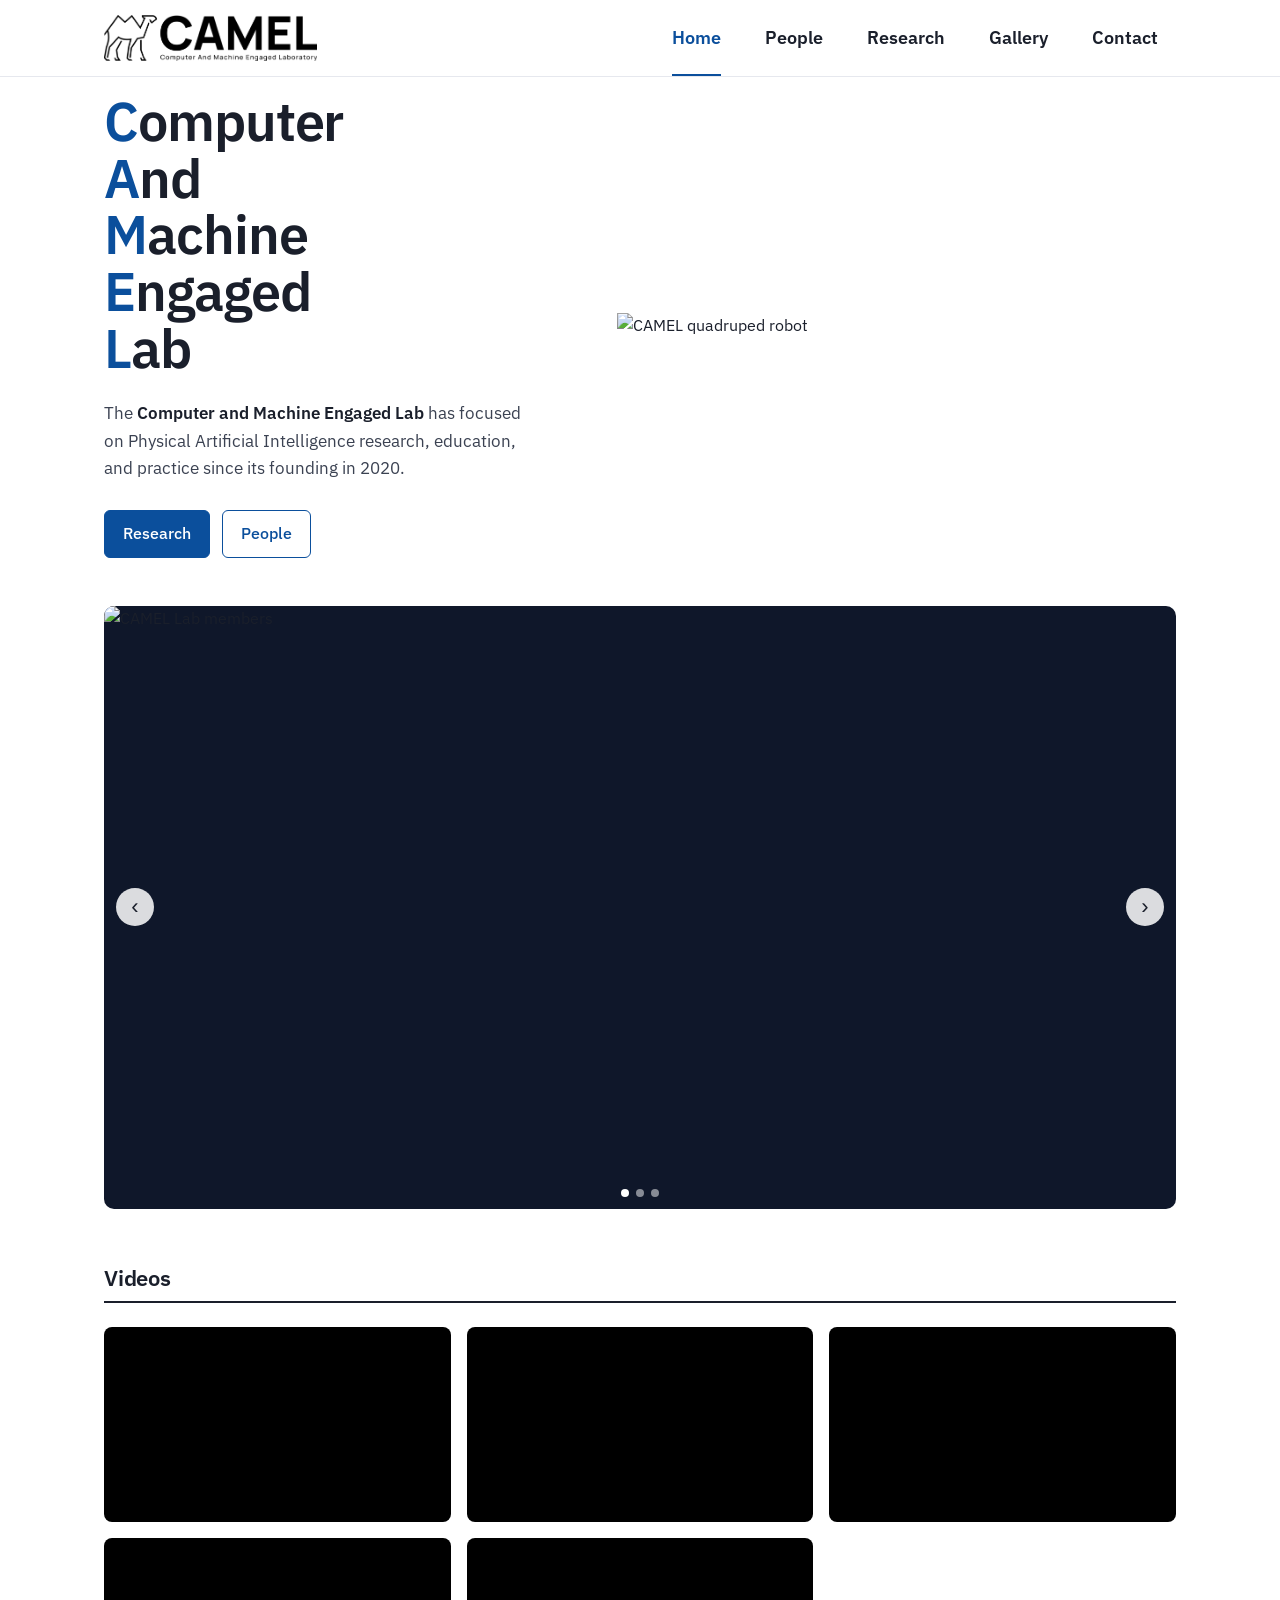
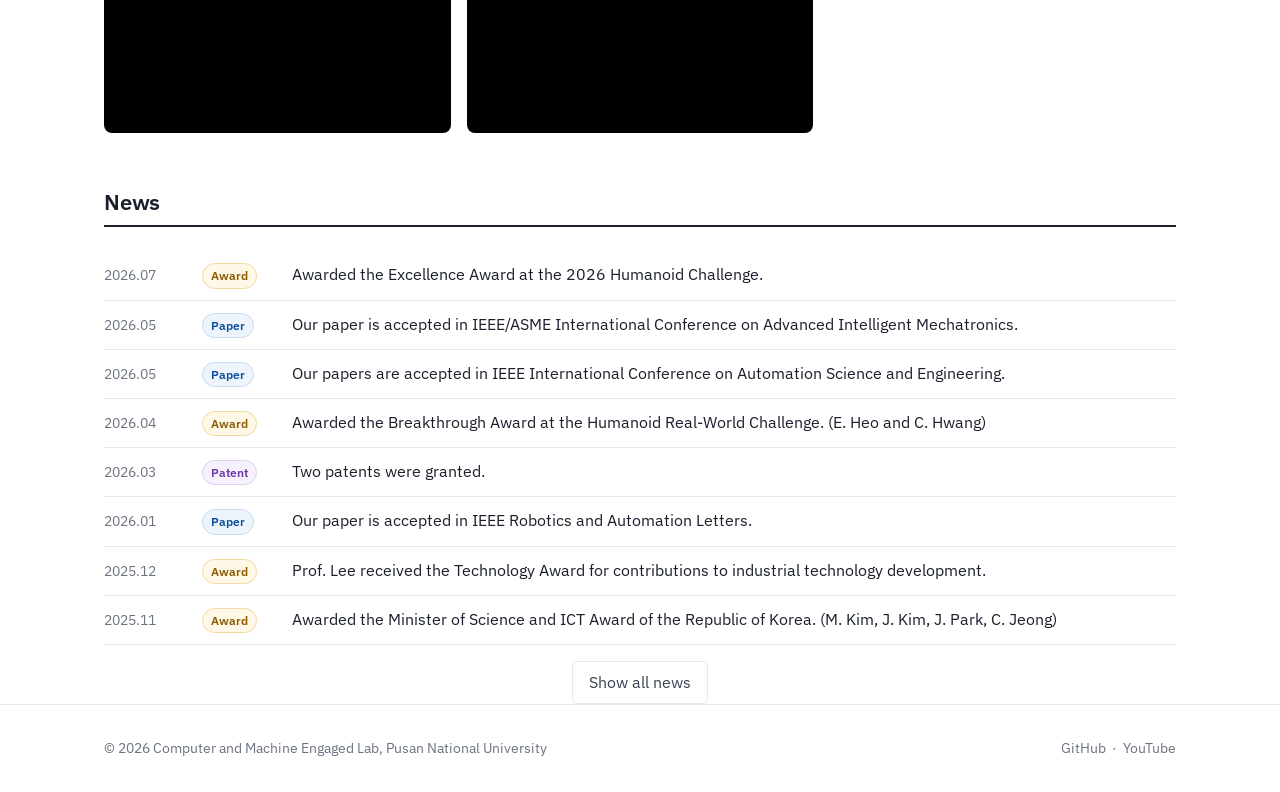
==== index.html @ 81799e88 "Add files via upload" ====
<!DOCTYPE html>
<html lang="ko">
<head>
<meta charset="utf-8">
<meta name="viewport" content="width=device-width, initial-scale=1">
<title>Home — CAMEL Lab, Pusan National University</title>
<meta name="description" content="Computer and Machine Engaged Lab (CAMEL), Pusan National University — Physical AI, legged robots, humanoids.">
<link rel="preconnect" href="https://fonts.googleapis.com">
<link href="https://fonts.googleapis.com/css2?family=IBM+Plex+Sans:wght@400;500;600&family=Noto+Sans+KR:wght@400;500;600&display=swap" rel="stylesheet">
<link rel="stylesheet" href="assets/style.css">
</head>
<body data-page="home">
<header id="site-header"></header>
<main class="wrap">
  <section class="hero">
    <div>
      <ul class="acrostic" aria-label="Computer And Machine Engaged Lab">
        <li>Computer</li><li>And</li><li>Machine</li><li>Engaged</li><li>Lab</li>
      </ul>
      <p class="hero-desc">The <strong>Computer and Machine Engaged Lab</strong> has focused on Physical Artificial Intelligence research, education, and practice since its founding in 2020.</p>
      <div class="hero-links">
        <a class="btn solid" href="research.html">Research</a>
        <a class="btn" href="people.html">People</a>
      </div>
    </div>
    <div class="hero-figure">
      <img src="https://github.com/PNUxCAMEL/camel-lab-images/blob/main/robots/canine1.png?raw=true" alt="CAMEL quadruped robot">
    </div>
  </section>

  <section class="section slider-section">
    <div class="slider" aria-roledescription="carousel">
      <div class="viewport"><div class="track">
        <div class="slide"><img src="https://github.com/PNUxCAMEL/camel-lab-images/blob/main/lab_images/DSC02820.JPG?raw=true" alt="CAMEL Lab members"></div>
        <div class="slide"><img src="https://github.com/PNUxCAMEL/camel-lab-images/blob/main/lab_images/image126.jpeg?raw=true" alt="Invited talk by Jerry Pratt, 2024"></div>
        <div class="slide"><img src="https://github.com/PNUxCAMEL/camel-lab-images/blob/main/lab_images/image124.jpeg?raw=true" alt="Lab event, 2024"></div>
      </div></div>
      <button class="nav-btn prev" aria-label="Previous slide">‹</button>
      <button class="nav-btn next" aria-label="Next slide">›</button>
      <div class="dots"></div>
    </div>
  </section>

  <section class="section">
    <h2 class="section-title">Videos</h2>
    <div class="video-grid">
      <div class="video"><iframe src="https://www.youtube.com/embed/3r1zeY6XRDM?rel=0" title="CAMEL Lab video 1" loading="lazy" allowfullscreen></iframe></div>
      <div class="video"><iframe src="https://www.youtube.com/embed/C7_T0NhcleQ?rel=0" title="CAMEL Lab video 2" loading="lazy" allowfullscreen></iframe></div>
      <div class="video"><iframe src="https://www.youtube.com/embed/ZHZB1XTkDHg?rel=0" title="CAMEL Lab video 3" loading="lazy" allowfullscreen></iframe></div>
      <div class="video"><iframe src="https://www.youtube.com/embed/0-sD8Q2Tb6o?rel=0" title="CAMEL Lab video 4" loading="lazy" allowfullscreen></iframe></div>
      <div class="video"><iframe src="https://www.youtube.com/embed/vlNyNK1XD88?rel=0" title="CAMEL Lab video 5" loading="lazy" allowfullscreen></iframe></div>
    </div>
  </section>

  <section class="section">
    <h2 class="section-title">News</h2>
    <ul class="news-list" id="news-list"></ul>
    <div class="news-more" id="news-more"><button type="button">Show all news</button></div>
  </section>
</main>
<footer id="site-footer"></footer>
<script src="data/news.js"></script>
<script src="assets/site.js"></script>
</body>
</html>
---- assets/style.css ----
/* ===== CAMEL Lab — shared styles ===== */
:root{
  --ink:#1a1f2b;
  --ink-soft:#3b4252;
  --muted:#6b7280;
  --line:#e6e8ee;
  --blue:#0b4f9c;
  --blue-deep:#083a73;
  --blue-tint:#eef4fb;
  --bg:#ffffff;
  --max:1120px;
  --radius:10px;
  --font:"IBM Plex Sans","Noto Sans KR",-apple-system,"Segoe UI",Roboto,sans-serif;
}
*{box-sizing:border-box}
html{scroll-behavior:smooth}
@media (prefers-reduced-motion:reduce){html{scroll-behavior:auto} *{transition:none!important;animation:none!important}}
body{margin:0;font-family:var(--font);color:var(--ink);background:var(--bg);line-height:1.6;font-size:16px;-webkit-font-smoothing:antialiased}
img{max-width:100%;display:block}
a{color:var(--blue);text-decoration:none}
a:hover{text-decoration:underline}
a:focus-visible,button:focus-visible{outline:2px solid var(--blue);outline-offset:3px;border-radius:4px}
h1,h2,h3,h4{margin:0;line-height:1.2;font-weight:600;letter-spacing:-0.01em}
p{margin:0}
.wrap{max-width:var(--max);margin:0 auto;padding:0 24px}

/* ---- header / nav ---- */
.site-header{border-bottom:1px solid var(--line);background:#fff;position:sticky;top:0;z-index:50}
.site-header .wrap{display:flex;align-items:center;justify-content:space-between;height:76px;gap:24px}
.brand{display:flex;align-items:center;color:var(--ink)}
.brand:hover{text-decoration:none}
.brand-logo{height:46px;width:auto;display:block}
.brand-text{display:none;font-weight:800;font-size:26px;letter-spacing:-0.02em;line-height:1}
.brand-text small{display:block;font-weight:400;font-size:11px;color:var(--muted);letter-spacing:0;margin-top:3px}
.site-header.no-logo .brand-logo{display:none}
.site-header.no-logo .brand-text{display:block}
.nav{display:flex;gap:8px;height:100%}
.nav-item{position:relative;display:flex;align-items:center}
.nav-item>a{display:flex;align-items:center;height:76px;padding:0 18px;color:var(--ink);font-weight:600;font-size:18px;position:relative}
.nav-item>a:hover{text-decoration:none;color:var(--blue)}
.nav-item>a[aria-current="page"]{color:var(--blue)}
.nav-item>a[aria-current="page"]::after{content:"";position:absolute;left:18px;right:18px;bottom:0;height:2px;background:var(--blue)}
.sub{position:absolute;top:100%;left:0;min-width:170px;background:#fff;border:1px solid var(--line);border-top:0;border-radius:0 0 8px 8px;box-shadow:0 10px 24px rgba(20,30,50,.08);padding:6px 0;display:none;flex-direction:column}
.sub a{padding:9px 18px;color:var(--ink-soft);font-size:16px}
.sub a:hover{background:var(--blue-tint);color:var(--blue);text-decoration:none}
.sub a[aria-current="page"]{color:var(--blue);font-weight:600}
.nav-item.has-sub:hover .sub,.nav-item.has-sub:focus-within .sub{display:flex}
.nav-toggle{display:none;border:1px solid var(--line);background:#fff;border-radius:6px;padding:6px 10px;font:inherit;cursor:pointer}
@media (max-width:760px){
  .nav-toggle{display:block}
  .nav{display:none;position:absolute;left:0;right:0;top:76px;background:#fff;border-bottom:1px solid var(--line);flex-direction:column;padding:8px 16px 16px;gap:0;height:auto}
  .nav.open{display:flex}
  .nav-item{flex-direction:column;align-items:stretch}
  .nav-item>a{height:auto;padding:12px 8px}
  .nav-item>a[aria-current="page"]::after{display:none}
  .sub{position:static;display:flex;border:0;box-shadow:none;padding:0 0 6px 18px;min-width:0}
  .sub a{padding:8px}
}

/* ---- page scaffolding ---- */
main{padding:48px 0 80px}
.page-title{font-size:34px;margin-bottom:28px}
.page-lead{color:var(--muted);max-width:62ch;margin:-16px 0 28px;font-size:14px}
.section{margin-top:56px}
.section-title{font-size:22px;padding-bottom:10px;border-bottom:2px solid var(--ink);margin-bottom:24px;display:flex;align-items:baseline;justify-content:space-between;gap:16px}
.section-title .count{font-size:14px;color:var(--muted);font-weight:400}

/* ---- footer ---- */
.site-footer{border-top:1px solid var(--line);padding:32px 0;color:var(--muted);font-size:14px}
.site-footer .wrap{display:flex;flex-wrap:wrap;justify-content:space-between;gap:12px}
.site-footer a{color:var(--muted)}

/* ===== HOME ===== */
.hero{display:grid;grid-template-columns:5fr 6fr;gap:48px;align-items:center;padding:16px 0 8px}
.hero-figure img{width:100%;max-height:440px;object-fit:contain}
.slider-section{margin-top:40px}
@media (max-width:900px){.hero{grid-template-columns:1fr;gap:32px}}
.acrostic{font-size:clamp(34px,4.6vw,54px);font-weight:600;line-height:1.05;letter-spacing:-0.02em;color:var(--ink);list-style:none;margin:0 0 24px;padding:0}
.acrostic li::first-letter{color:var(--blue)}
.hero-desc{font-size:17px;color:var(--ink-soft);max-width:44ch}
.hero-desc strong{color:var(--ink);font-weight:600}
.hero-links{margin-top:28px;display:flex;gap:12px;flex-wrap:wrap}
.btn{display:inline-block;padding:10px 18px;border-radius:6px;font-weight:500;border:1px solid var(--blue);color:var(--blue)}
.btn:hover{text-decoration:none;background:var(--blue-tint)}
.btn.solid{background:var(--blue);color:#fff}
.btn.solid:hover{background:var(--blue-deep)}

/* slider */
.slider{position:relative;border-radius:var(--radius);overflow:hidden;background:#0f172a}
.slider .viewport{aspect-ratio:16/9;overflow:hidden}
.slider .track{display:flex;height:100%;transition:transform .5s ease}
.slider .slide{flex:0 0 100%;height:100%}
.slider .slide img{width:100%;height:100%;object-fit:cover;object-position:50% 30%}
.slider .nav-btn{position:absolute;top:50%;transform:translateY(-50%);width:38px;height:38px;border:0;border-radius:50%;background:rgba(255,255,255,.85);color:var(--ink);font-size:22px;line-height:1;cursor:pointer;display:grid;place-items:center}
.slider .nav-btn:hover{background:#fff}
.slider .prev{left:12px}.slider .next{right:12px}
.slider .dots{position:absolute;bottom:12px;left:0;right:0;display:flex;justify-content:center;gap:7px}
.slider .dot{width:8px;height:8px;border-radius:50%;border:0;padding:0;background:rgba(255,255,255,.5);cursor:pointer}
.slider .dot[aria-current="true"]{background:#fff}

/* videos */
.video-grid{display:grid;grid-template-columns:repeat(3,1fr);gap:16px}
@media (max-width:900px){.video-grid{grid-template-columns:repeat(2,1fr)}}
@media (max-width:560px){.video-grid{grid-template-columns:1fr}}
.video{aspect-ratio:16/9;border-radius:8px;overflow:hidden;background:#000}
.video iframe{width:100%;height:100%;border:0}

/* news */
.news-list{list-style:none;margin:0;padding:0}
.news-list li{display:grid;grid-template-columns:84px 76px 1fr;gap:14px;padding:11px 0;border-bottom:1px solid var(--line);align-items:baseline}
@media (max-width:560px){.news-list li{grid-template-columns:84px 1fr}.news-list .text{grid-column:1/-1}}
.news-list .date{color:var(--muted);font-variant-numeric:tabular-nums;font-size:14px}
.tag{font-size:12px;font-weight:600;padding:2px 8px;border-radius:999px;border:1px solid var(--line);color:var(--ink-soft);width:fit-content;white-space:nowrap}
.tag[data-kind="Award"]{color:#8a5a00;border-color:#f1d9a3;background:#fff8e6}
.tag[data-kind="Paper"]{color:var(--blue);border-color:#c9dcf3;background:var(--blue-tint)}
.tag[data-kind="Project"]{color:#1e6b3a;border-color:#c3e3cf;background:#eefaf2}
.tag[data-kind="Patent"]{color:#6d3aa8;border-color:#dccff0;background:#f6f1fc}
.tag[data-kind="Lab"]{color:#555;background:#f5f5f5}
.news-more{margin-top:16px;text-align:center}
.news-more button{font:inherit;border:1px solid var(--line);background:#fff;padding:8px 16px;border-radius:6px;cursor:pointer;color:var(--ink-soft)}
.news-more button:hover{background:var(--blue-tint);color:var(--blue)}

/* ===== PEOPLE ===== */
.card{background:#fff;border:1px solid var(--line);border-radius:16px;box-shadow:0 4px 12px rgba(0,0,0,.06);padding:16px;overflow:hidden}
.professor{display:grid;grid-template-columns:340px 1fr;gap:28px;align-items:start;padding:24px}
@media (max-width:760px){.professor{grid-template-columns:1fr}}
.professor img{width:100%;max-width:340px;aspect-ratio:3/4;object-fit:cover;border-radius:12px;background:#f3f4f6;margin:0 auto}
.professor .name{font-size:28px;font-weight:700;margin:0}
.professor .position{font-size:18px;font-weight:600;color:var(--blue);margin:4px 0 12px}
.professor .contact{font-size:15px;color:var(--ink-soft);line-height:1.8;margin-bottom:6px}
.professor h4{font-size:17px;font-weight:700;margin:18px 0 6px;color:var(--ink)}
.professor ul{list-style:none;margin:0;padding:0;font-size:15px;color:var(--ink-soft)}
.professor li{position:relative;padding-left:16px;margin:4px 0;line-height:1.55}
.professor li::before{content:"▸";position:absolute;left:0;color:var(--blue);font-weight:700}
.professor li span:first-child{color:var(--muted);margin-right:8px;font-variant-numeric:tabular-nums}
.people-grid{display:grid;grid-template-columns:repeat(2,minmax(0,1fr));gap:20px;--avatar:150px}
@media (max-width:900px){.people-grid{grid-template-columns:1fr;--avatar:120px}}
.member{display:grid;grid-template-columns:var(--avatar) 1fr;gap:16px;align-items:start}
.member img{width:var(--avatar);aspect-ratio:3/4;object-fit:cover;object-position:top;border-radius:12px;background:#f3f4f6;display:block}
.member .info{min-width:0;display:flex;flex-direction:column}
.member .name{font-size:22px;font-weight:700;margin:0;color:var(--ink)}
.member .degree{font-size:16px;font-weight:600;color:var(--blue);margin:2px 0 8px}
.tags{display:flex;flex-wrap:wrap;gap:6px;margin:0 0 8px;padding:0;list-style:none}
.tags li{font-size:14px;padding:4px 10px;border-radius:999px;border:1px solid #d9dde3;background:#f9fafb;color:var(--ink-soft)}
.member .email{font-size:15px;margin-top:2px;overflow-wrap:anywhere}
.member .email a{color:var(--blue)}
.member .employment{font-size:15px;color:var(--ink-soft);line-height:1.6;margin-top:4px}
.member .employment span{font-weight:600;color:var(--ink)}
@media (max-width:900px){.member .name{font-size:19px}.member .degree,.member .email{font-size:15px}}

/* ===== PROJECTS ===== */
.project-grid{display:grid;grid-template-columns:repeat(2,1fr);gap:28px}
@media (max-width:820px){.project-grid{grid-template-columns:1fr}}
.project{border:1px solid var(--line);border-radius:var(--radius);overflow:hidden;display:flex;flex-direction:column}
.project img{width:100%;aspect-ratio:16/9;object-fit:contain;background:#f7f8fa}
.project .body{padding:20px}
.project h3{font-size:18px;color:var(--blue);margin-bottom:12px}
.project dl{margin:0;display:grid;grid-template-columns:auto 1fr;gap:4px 14px;font-size:14px}
.project dt{color:var(--muted);white-space:nowrap}
.project dd{margin:0;color:var(--ink-soft)}
.project ul{margin:14px 0 0;padding-left:0;list-style:none;font-size:14px;color:var(--ink-soft)}
.project ul li{padding-left:16px;position:relative;margin-top:5px}
.project ul li::before{content:"";position:absolute;left:0;top:.6em;width:7px;height:7px;border-radius:2px;background:var(--blue)}

/* ===== PUBLICATIONS ===== */
.pub-tabs{display:flex;gap:6px;flex-wrap:wrap;margin-bottom:28px}
.pub-tabs button{font:inherit;font-size:14px;font-weight:500;padding:7px 14px;border-radius:999px;border:1px solid var(--line);background:#fff;cursor:pointer;color:var(--ink-soft)}
.pub-tabs button[aria-selected="true"]{background:var(--ink);color:#fff;border-color:var(--ink)}
.pub-year{font-size:16px;color:var(--muted);font-weight:500;margin:28px 0 6px;font-variant-numeric:tabular-nums}
.pub{display:grid;grid-template-columns:64px 1fr;gap:14px;padding:12px 0;border-top:1px solid var(--line)}
.pub .id{font-size:13px;color:var(--muted);font-variant-numeric:tabular-nums;padding-top:3px}
.pub .title{font-weight:600}
.pub .venue{color:var(--muted);font-size:14px;font-style:italic}
.pub .authors{font-size:14px;color:var(--ink-soft)}
@media (max-width:560px){.pub{grid-template-columns:1fr}.pub .id{padding:0}}

/* ===== GALLERY ===== */
.gallery-group{margin-top:44px}
.gallery-group h2{font-size:22px;margin-bottom:18px}
.album-grid{display:grid;grid-template-columns:repeat(3,1fr);gap:20px}
@media (max-width:900px){.album-grid{grid-template-columns:repeat(2,1fr)}}
@media (max-width:560px){.album-grid{grid-template-columns:1fr}}
.album{display:block;color:var(--ink)}
.album:hover{text-decoration:none}
.album img{width:100%;aspect-ratio:4/3;object-fit:cover;border-radius:8px;background:#f0f2f5}
.album:hover img{opacity:.92}
.album-title{font-weight:600;margin-top:10px}
.album-count{font-size:13px;color:var(--muted)}
.back{margin:-24px 0 24px;font-size:15px}
.album-section{font-size:19px;margin:36px 0 14px}
.photo-grid{display:grid;grid-template-columns:repeat(3,1fr);gap:10px;margin-bottom:14px}
@media (max-width:900px){.photo-grid{grid-template-columns:repeat(2,1fr)}}
.photo{padding:0;border:0;background:#f0f2f5;border-radius:6px;overflow:hidden;cursor:zoom-in;aspect-ratio:4/3}
.photo img{width:100%;height:100%;object-fit:cover;display:block}
.lightbox{position:fixed;inset:0;background:rgba(10,12,18,.94);z-index:100;display:flex;align-items:center;justify-content:center}
.lightbox[hidden]{display:none}
.lightbox img{max-width:92vw;max-height:88vh;object-fit:contain;border-radius:4px}
.lightbox button{position:absolute;border:0;background:rgba(255,255,255,.12);color:#fff;width:44px;height:44px;border-radius:50%;font-size:26px;line-height:1;cursor:pointer;display:grid;place-items:center}
.lightbox button:hover{background:rgba(255,255,255,.25)}
.lb-close{top:16px;right:16px}
.lb-prev{left:16px;top:50%;transform:translateY(-50%)}
.lb-next{right:16px;top:50%;transform:translateY(-50%)}
.lb-count{position:absolute;bottom:16px;left:0;right:0;text-align:center;color:rgba(255,255,255,.7);font-size:13px;font-variant-numeric:tabular-nums}
@media (max-width:560px){.lightbox button{width:38px;height:38px;font-size:22px}.lb-prev{left:6px}.lb-next{right:6px}}

/* ===== CONTACT ===== */
.contact-banner img{width:100%;height:auto;border-radius:var(--radius);margin-bottom:36px}
.contact-grid{display:grid;grid-template-columns:1fr 1fr;gap:32px;align-items:start}
@media (max-width:820px){.contact-grid{grid-template-columns:1fr}}
.contact-list{list-style:none;margin:0;padding:0}
.contact-list li{display:grid;grid-template-columns:110px 1fr;gap:16px;padding:14px 0;border-bottom:1px solid var(--line)}
.contact-list .k{color:var(--muted);font-size:14px;padding-top:2px}
.map{border-radius:var(--radius);overflow:hidden;border:1px solid var(--line)}
.map iframe{width:100%;aspect-ratio:4/3;border:0;display:block}
.map .dir{padding:14px 16px;font-size:14px;color:var(--ink-soft);background:#fafbfc}

/* ===== RESEARCH ===== */
.research-grid{display:grid;grid-template-columns:repeat(2,1fr);gap:28px}
@media (max-width:820px){.research-grid{grid-template-columns:1fr}}
.area{border:1px solid var(--line);border-radius:var(--radius);overflow:hidden}
.area img{width:100%;aspect-ratio:16/9;object-fit:contain;background:#f7f8fa}
.area .body{padding:18px 20px 22px}
.area h3{font-size:19px;margin-bottom:6px}
.area p{color:var(--ink-soft);font-size:15px}
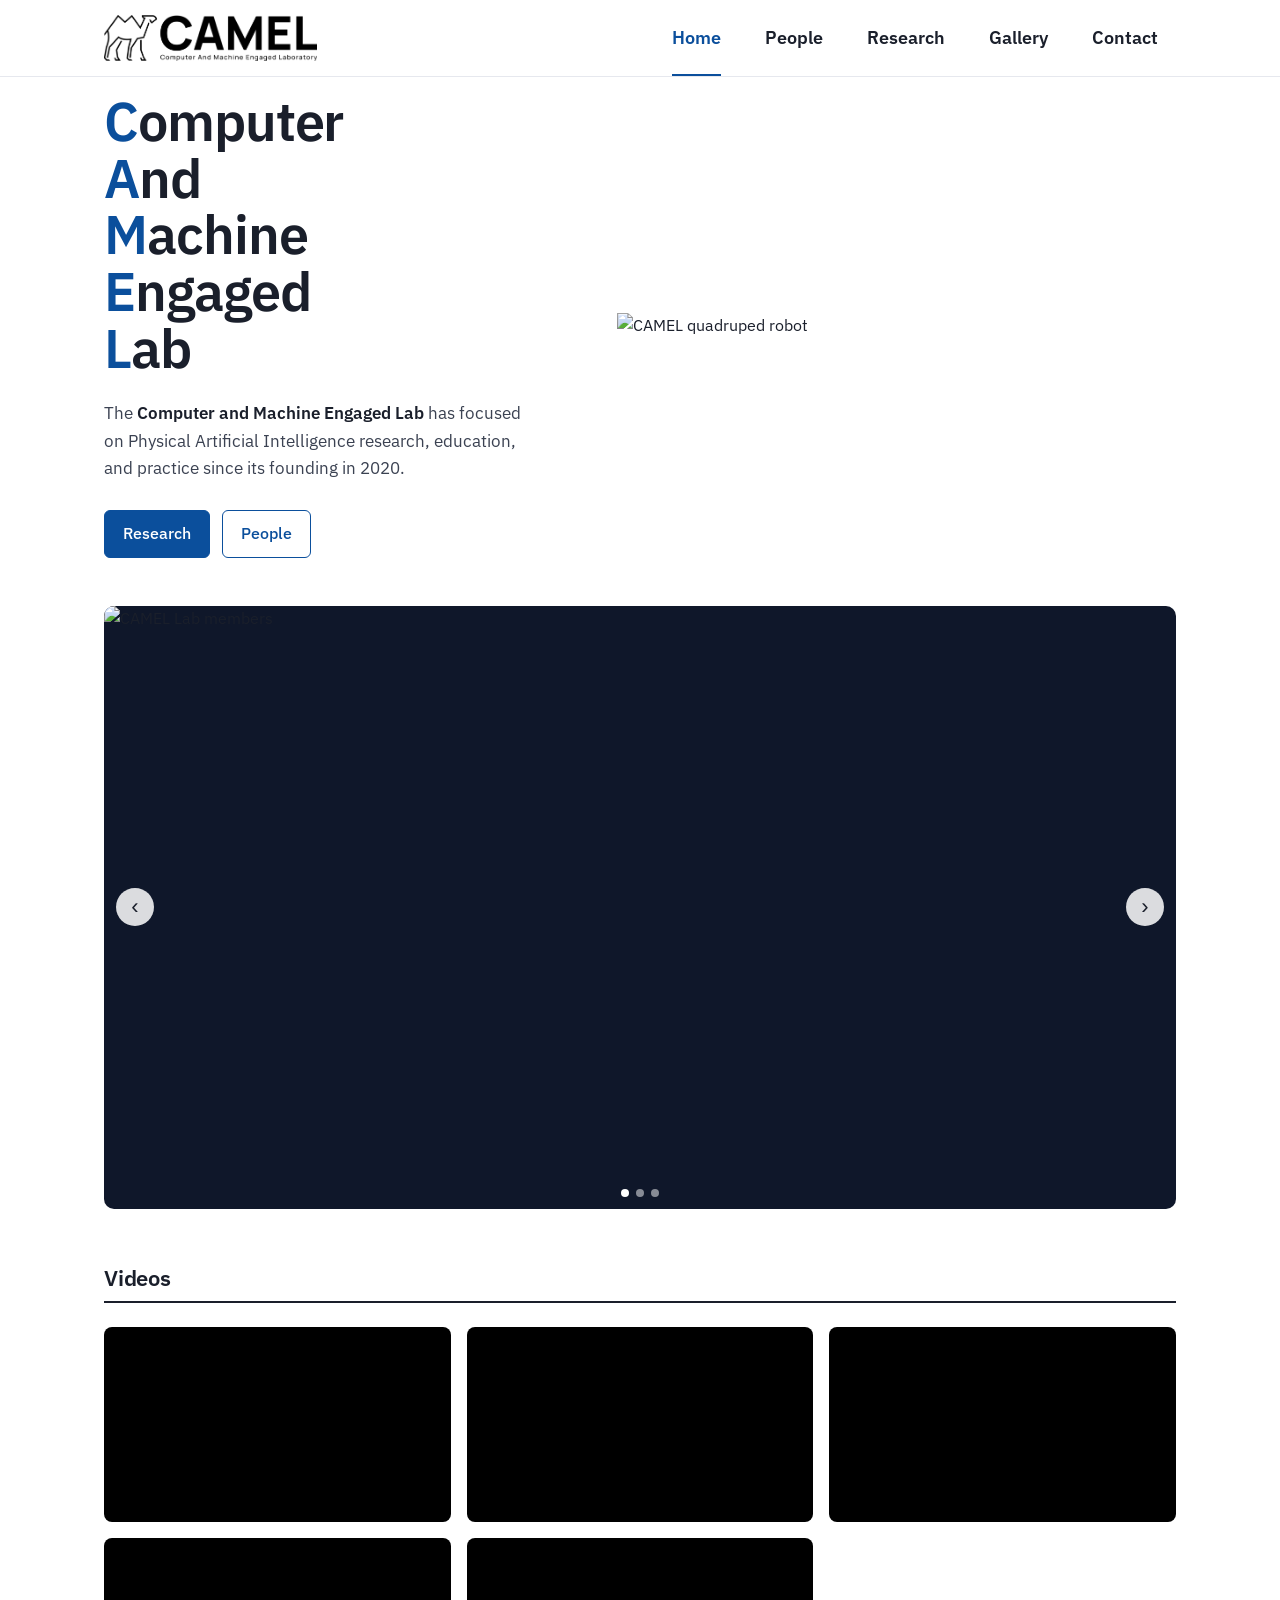
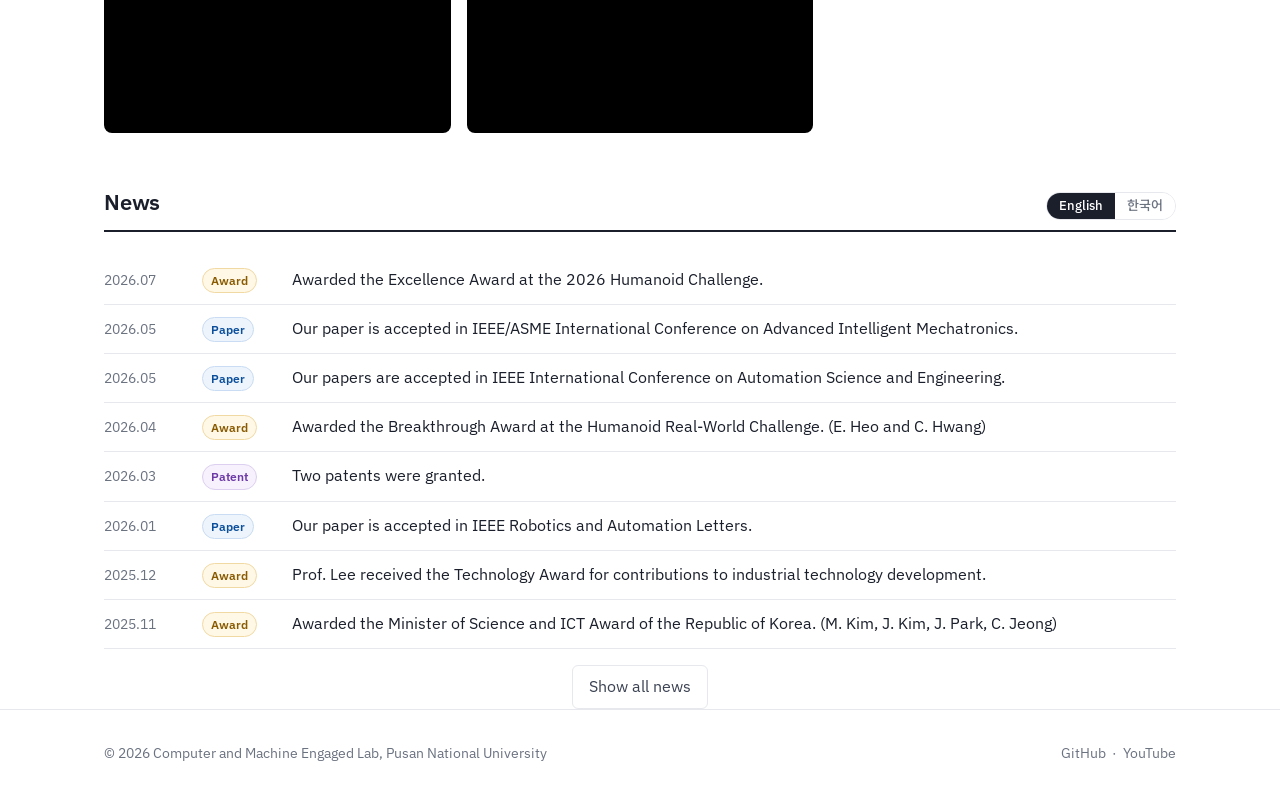
==== commit df5377af: "Add files via upload" ====
--- a/index.html
+++ b/index.html
@@ -53,7 +53,7 @@
   </section>
 
   <section class="section">
-    <h2 class="section-title">News</h2>
+    <h2 class="section-title">News <span class="lang-toggle" id="news-lang"><button type="button" data-lang="en">English</button><button type="button" data-lang="ko">한국어</button></span></h2>
     <ul class="news-list" id="news-list"></ul>
     <div class="news-more" id="news-more"><button type="button">Show all news</button></div>
   </section>
--- a/assets/style.css
+++ b/assets/style.css
@@ -116,6 +116,9 @@
 .tag[data-kind="Project"]{color:#1e6b3a;border-color:#c3e3cf;background:#eefaf2}
 .tag[data-kind="Patent"]{color:#6d3aa8;border-color:#dccff0;background:#f6f1fc}
 .tag[data-kind="Lab"]{color:#555;background:#f5f5f5}
+.lang-toggle{display:inline-flex;border:1px solid var(--line);border-radius:999px;overflow:hidden;font-size:13px;font-weight:500}
+.lang-toggle button{font:inherit;border:0;background:#fff;color:var(--muted);padding:5px 12px;cursor:pointer}
+.lang-toggle button[aria-pressed="true"]{background:var(--ink);color:#fff}
 .news-more{margin-top:16px;text-align:center}
 .news-more button{font:inherit;border:1px solid var(--line);background:#fff;padding:8px 16px;border-radius:6px;cursor:pointer;color:var(--ink-soft)}
 .news-more button:hover{background:var(--blue-tint);color:var(--blue)}
@@ -176,6 +179,7 @@
 
 /* ===== GALLERY ===== */
 .gallery-group{margin-top:44px}
+.gallery-group:first-child{margin-top:0}
 .gallery-group h2{font-size:22px;margin-bottom:18px}
 .album-grid{display:grid;grid-template-columns:repeat(3,1fr);gap:20px}
 @media (max-width:900px){.album-grid{grid-template-columns:repeat(2,1fr)}}
@@ -186,7 +190,7 @@
 .album:hover img{opacity:.92}
 .album-title{font-weight:600;margin-top:10px}
 .album-count{font-size:13px;color:var(--muted)}
-.back{margin:-24px 0 24px;font-size:15px}
+.back{margin:0 0 20px;font-size:15px}
 .album-section{font-size:19px;margin:36px 0 14px}
 .photo-grid{display:grid;grid-template-columns:repeat(3,1fr);gap:10px;margin-bottom:14px}
 @media (max-width:900px){.photo-grid{grid-template-columns:repeat(2,1fr)}}
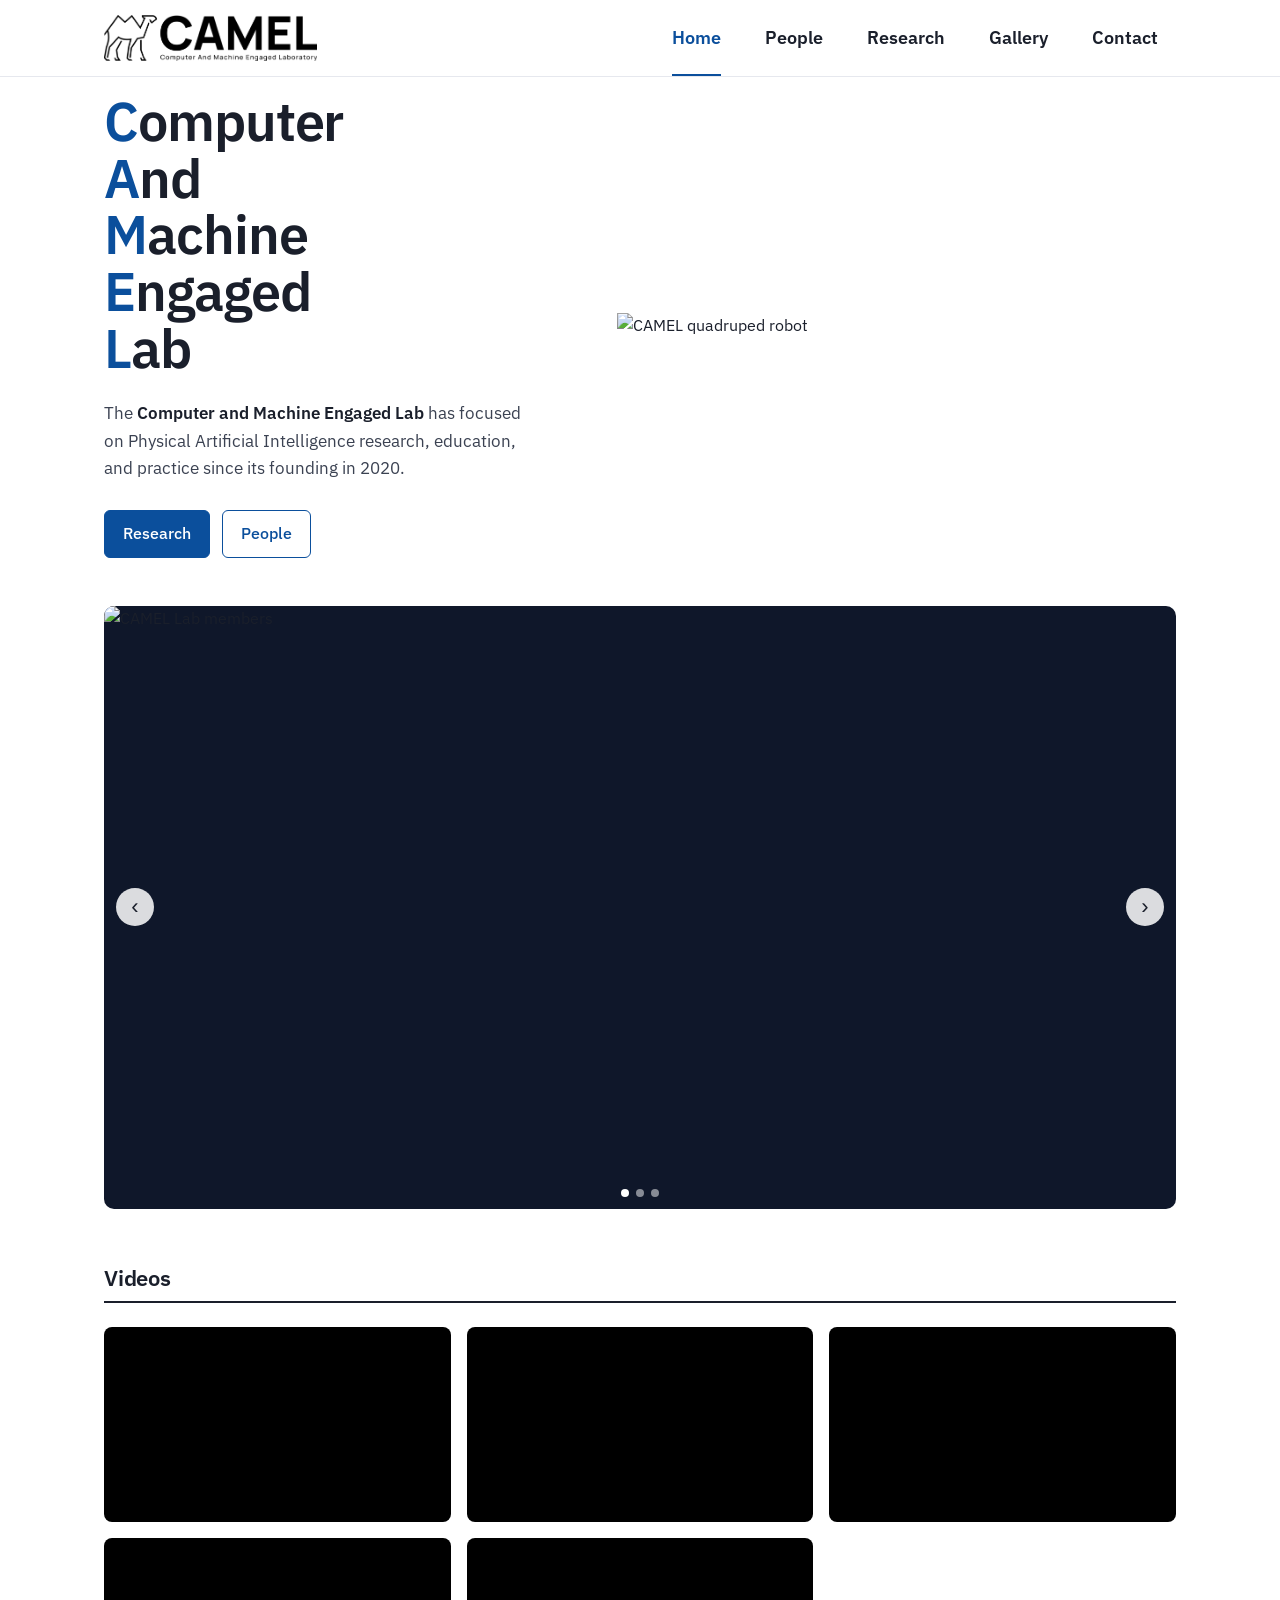
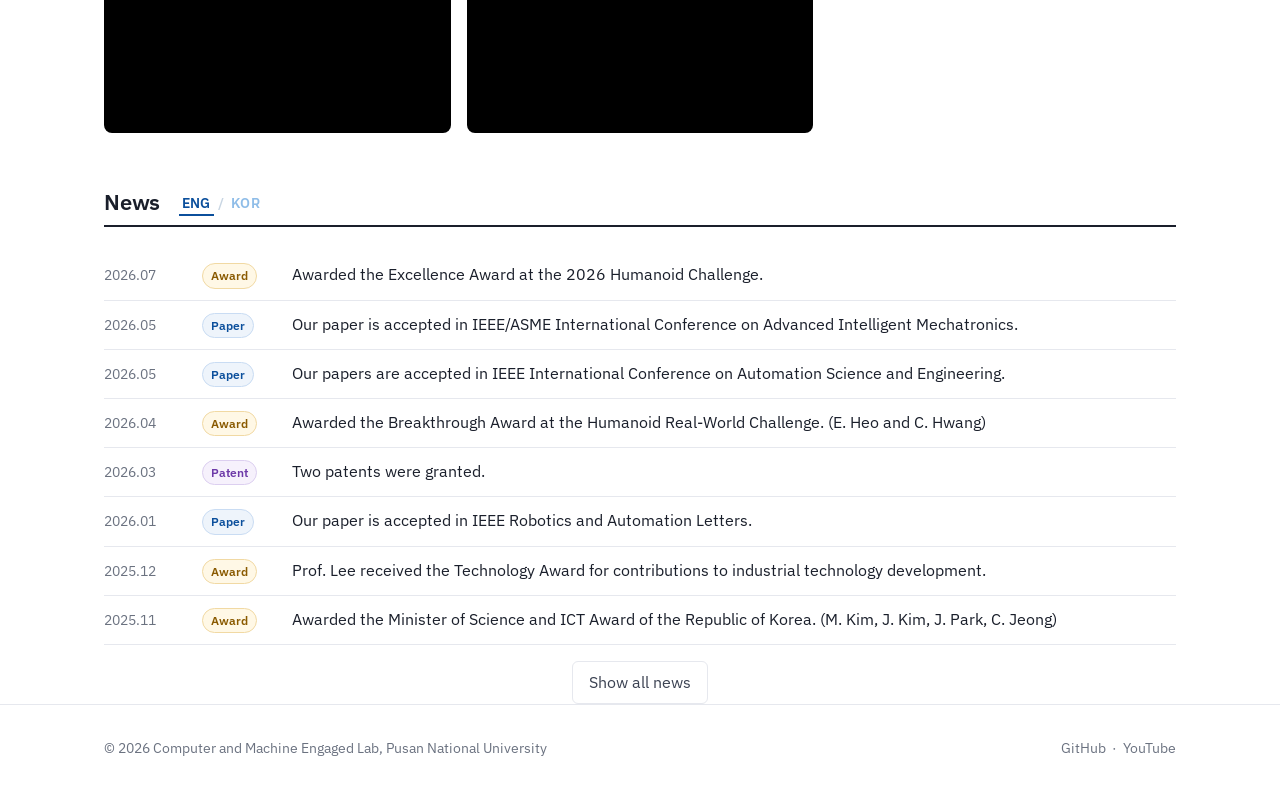
==== commit d8b0193a: "Add files via upload" ====
--- a/index.html
+++ b/index.html
@@ -53,7 +53,7 @@
   </section>
 
   <section class="section">
-    <h2 class="section-title">News <span class="lang-toggle" id="news-lang"><button type="button" data-lang="en">English</button><button type="button" data-lang="ko">한국어</button></span></h2>
+    <h2 class="section-title"><span>News <span class="lang-links" id="news-lang"><a href="#news" data-lang="en">ENG</a><span class="sep">/</span><a href="#news-ko" data-lang="ko">KOR</a></span></span></h2>
     <ul class="news-list" id="news-list"></ul>
     <div class="news-more" id="news-more"><button type="button">Show all news</button></div>
   </section>
--- a/assets/style.css
+++ b/assets/style.css
@@ -116,9 +116,11 @@
 .tag[data-kind="Project"]{color:#1e6b3a;border-color:#c3e3cf;background:#eefaf2}
 .tag[data-kind="Patent"]{color:#6d3aa8;border-color:#dccff0;background:#f6f1fc}
 .tag[data-kind="Lab"]{color:#555;background:#f5f5f5}
-.lang-toggle{display:inline-flex;border:1px solid var(--line);border-radius:999px;overflow:hidden;font-size:13px;font-weight:500}
-.lang-toggle button{font:inherit;border:0;background:#fff;color:var(--muted);padding:5px 12px;cursor:pointer}
-.lang-toggle button[aria-pressed="true"]{background:var(--ink);color:#fff}
+.lang-links{font-size:14px;font-weight:600;margin-left:14px;letter-spacing:.02em;vertical-align:2px}
+.lang-links a{color:#8fbde8;padding:2px 3px}
+.lang-links a:hover{color:var(--blue);text-decoration:none}
+.lang-links a[aria-current="true"]{color:var(--blue);border-bottom:2px solid var(--blue)}
+.lang-links .sep{color:#c9d6e3;margin:0 4px}
 .news-more{margin-top:16px;text-align:center}
 .news-more button{font:inherit;border:1px solid var(--line);background:#fff;padding:8px 16px;border-radius:6px;cursor:pointer;color:var(--ink-soft)}
 .news-more button:hover{background:var(--blue-tint);color:var(--blue)}
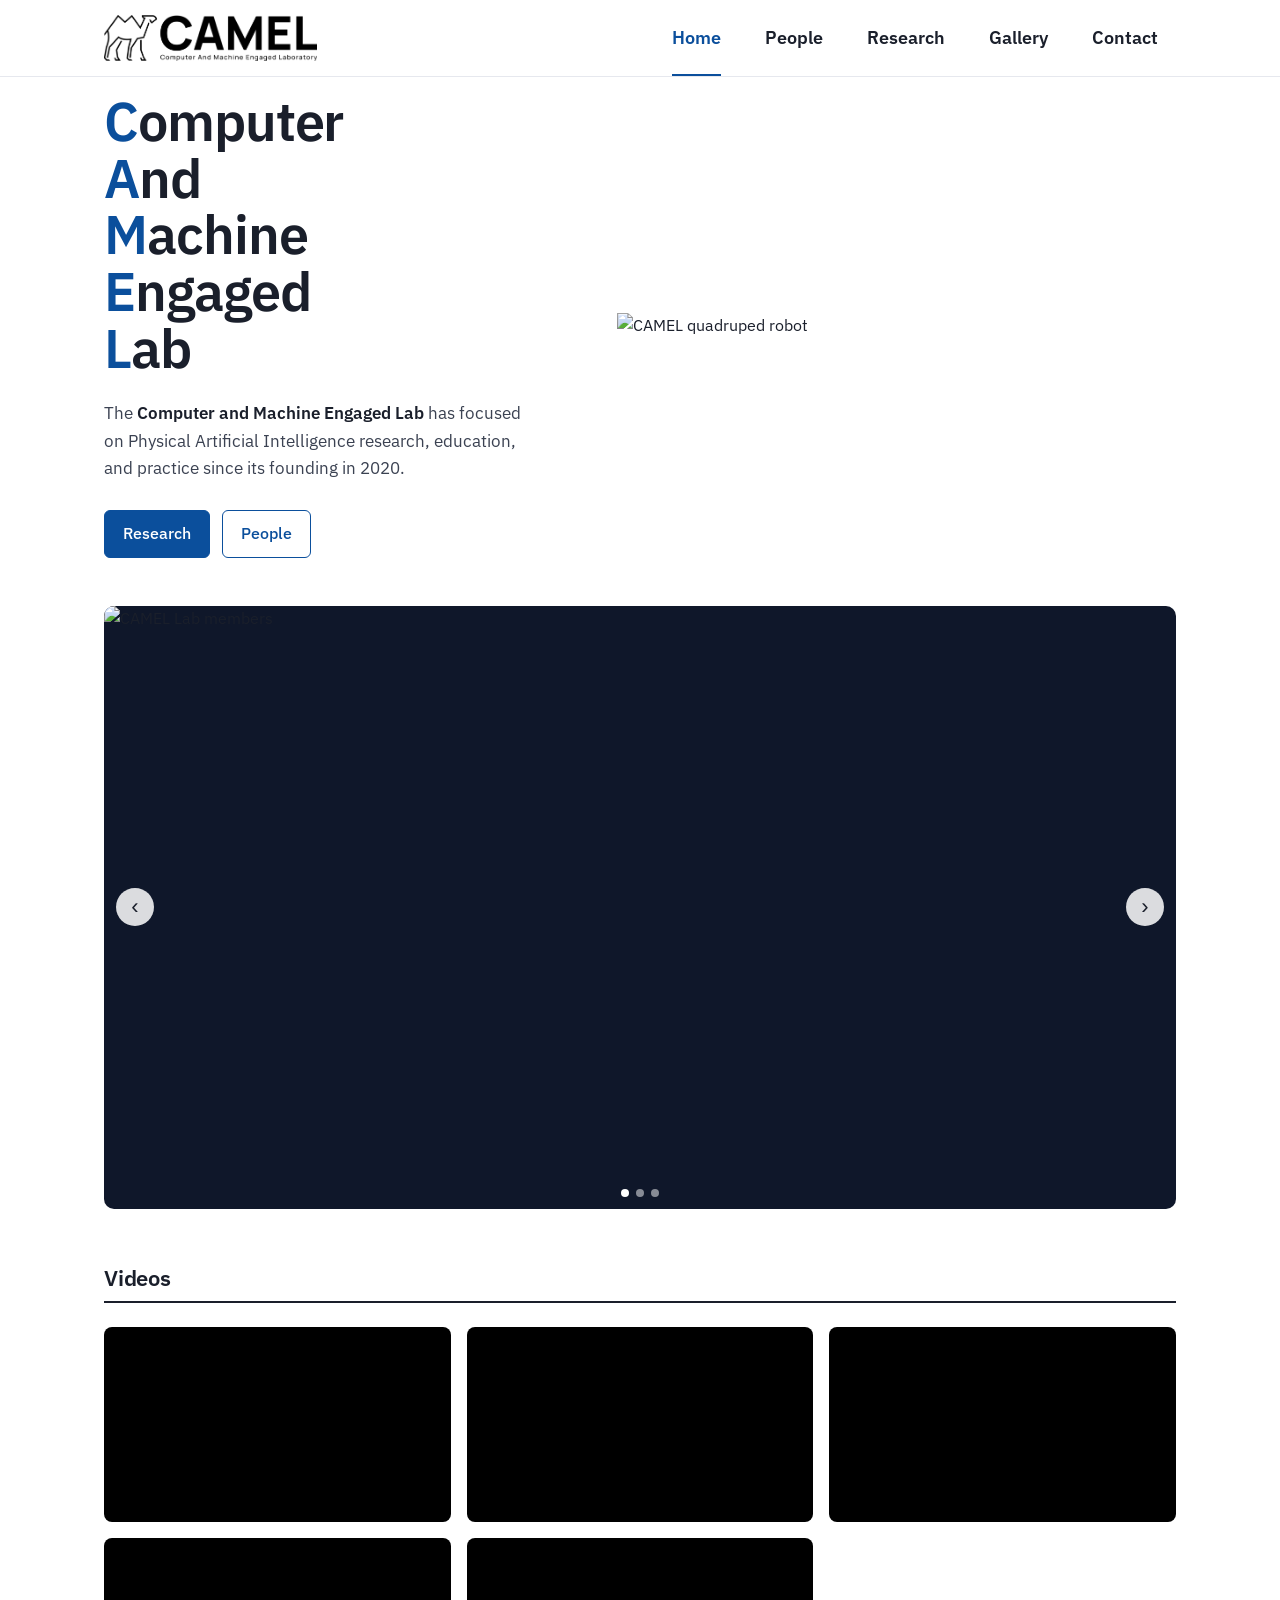
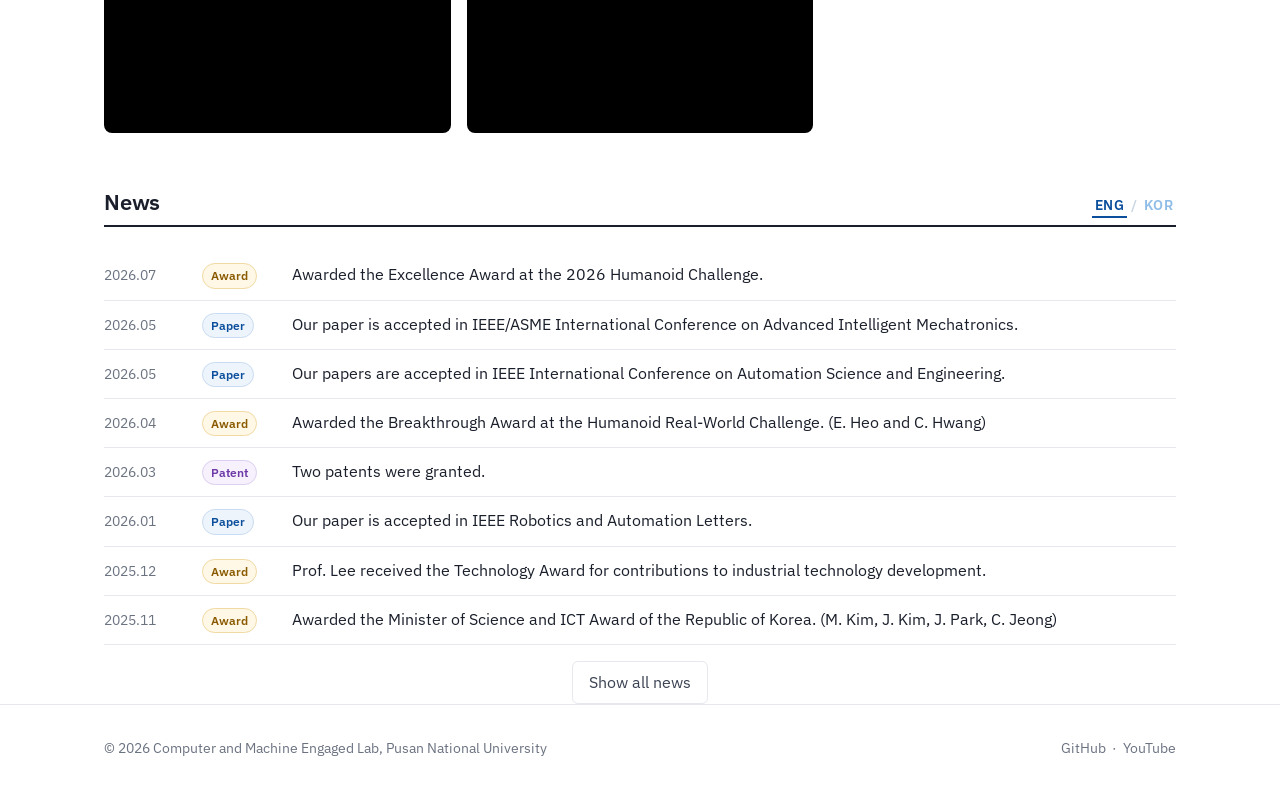
==== commit e788b38b: "Add files via upload" ====
--- a/index.html
+++ b/index.html
@@ -7,7 +7,7 @@
 <meta name="description" content="Computer and Machine Engaged Lab (CAMEL), Pusan National University — Physical AI, legged robots, humanoids.">
 <link rel="preconnect" href="https://fonts.googleapis.com">
 <link href="https://fonts.googleapis.com/css2?family=IBM+Plex+Sans:wght@400;500;600&family=Noto+Sans+KR:wght@400;500;600&display=swap" rel="stylesheet">
-<link rel="stylesheet" href="assets/style.css">
+<link rel="stylesheet" href="assets/style.css?v=20260914b">
 </head>
 <body data-page="home">
 <header id="site-header"></header>
@@ -53,13 +53,13 @@
   </section>
 
   <section class="section">
-    <h2 class="section-title"><span>News <span class="lang-links" id="news-lang"><a href="#news" data-lang="en">ENG</a><span class="sep">/</span><a href="#news-ko" data-lang="ko">KOR</a></span></span></h2>
+    <h2 class="section-title">News <span class="lang-links" id="news-lang"><a href="#news" data-lang="en">ENG</a><span class="sep">/</span><a href="#news-ko" data-lang="ko">KOR</a></span></h2>
     <ul class="news-list" id="news-list"></ul>
     <div class="news-more" id="news-more"><button type="button">Show all news</button></div>
   </section>
 </main>
 <footer id="site-footer"></footer>
-<script src="data/news.js"></script>
-<script src="assets/site.js"></script>
+<script src="data/news.js?v=20260914b"></script>
+<script src="assets/site.js?v=20260914b"></script>
 </body>
 </html>
--- a/assets/style.css
+++ b/assets/style.css
@@ -116,7 +116,7 @@
 .tag[data-kind="Project"]{color:#1e6b3a;border-color:#c3e3cf;background:#eefaf2}
 .tag[data-kind="Patent"]{color:#6d3aa8;border-color:#dccff0;background:#f6f1fc}
 .tag[data-kind="Lab"]{color:#555;background:#f5f5f5}
-.lang-links{font-size:14px;font-weight:600;margin-left:14px;letter-spacing:.02em;vertical-align:2px}
+.lang-links{font-size:14px;font-weight:600;letter-spacing:.02em}
 .lang-links a{color:#8fbde8;padding:2px 3px}
 .lang-links a:hover{color:var(--blue);text-decoration:none}
 .lang-links a[aria-current="true"]{color:var(--blue);border-bottom:2px solid var(--blue)}
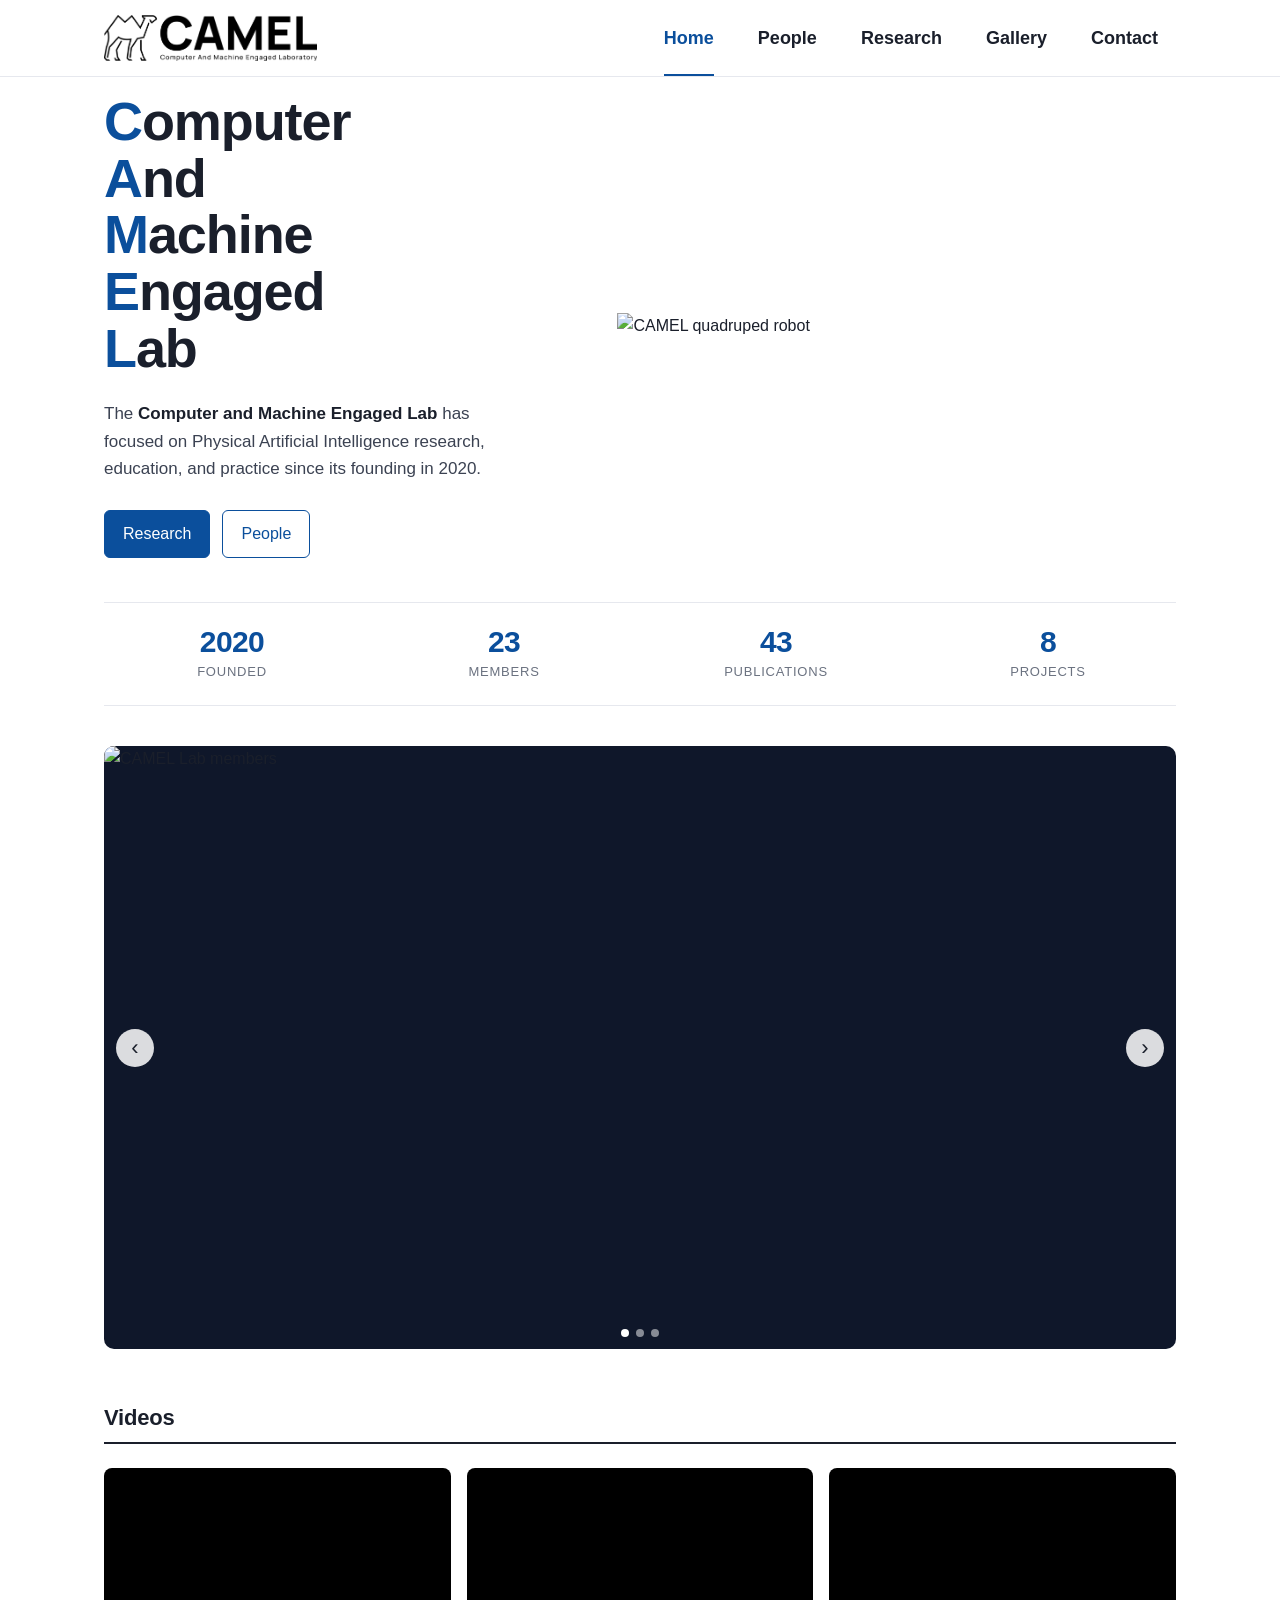
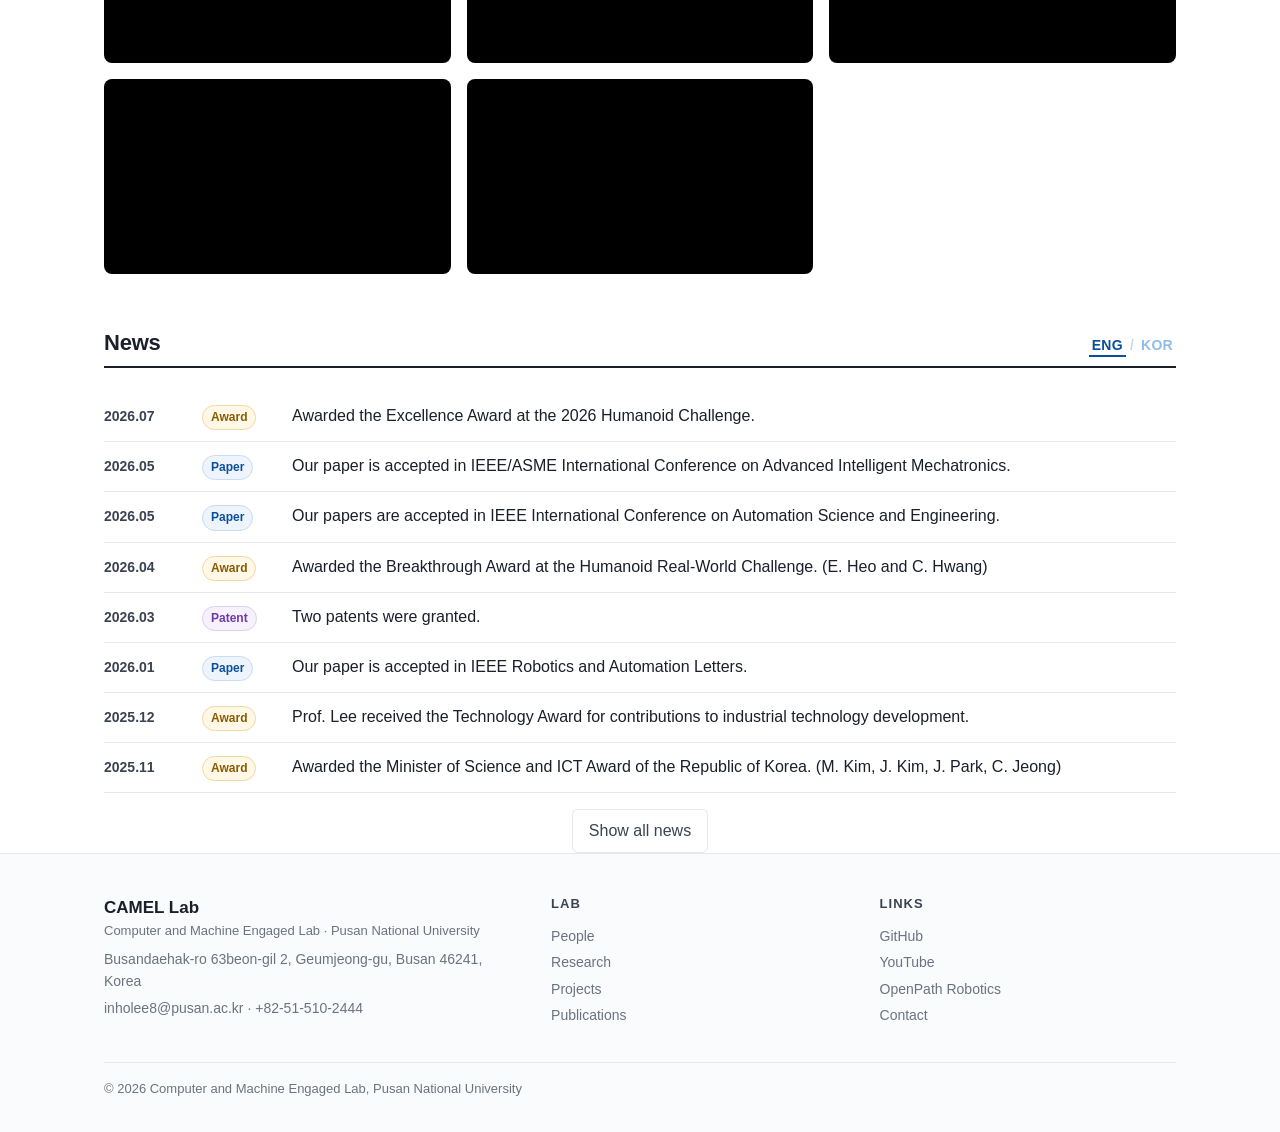
==== commit 038ffe01: "Add files via upload" ====
--- a/index.html
+++ b/index.html
@@ -5,9 +5,8 @@
 <meta name="viewport" content="width=device-width, initial-scale=1">
 <title>Home — CAMEL Lab, Pusan National University</title>
 <meta name="description" content="Computer and Machine Engaged Lab (CAMEL), Pusan National University — Physical AI, legged robots, humanoids.">
-<link rel="preconnect" href="https://fonts.googleapis.com">
-<link href="https://fonts.googleapis.com/css2?family=IBM+Plex+Sans:wght@400;500;600&family=Noto+Sans+KR:wght@400;500;600&display=swap" rel="stylesheet">
-<link rel="stylesheet" href="assets/style.css?v=20260914b">
+<link rel="stylesheet" as="style" crossorigin href="https://cdn.jsdelivr.net/gh/orioncactus/pretendard@v1.3.9/dist/web/variable/pretendardvariable-dynamic-subset.min.css">
+<link rel="stylesheet" href="assets/style.css?v=20260914e">
 </head>
 <body data-page="home">
 <header id="site-header"></header>
@@ -27,6 +26,8 @@
       <img src="https://github.com/PNUxCAMEL/camel-lab-images/blob/main/robots/canine1.png?raw=true" alt="CAMEL quadruped robot">
     </div>
   </section>
+
+  <ul class="stats" id="stats" aria-label="Lab at a glance"></ul>
 
   <section class="section slider-section">
     <div class="slider" aria-roledescription="carousel">
@@ -59,7 +60,10 @@
   </section>
 </main>
 <footer id="site-footer"></footer>
-<script src="data/news.js?v=20260914b"></script>
-<script src="assets/site.js?v=20260914b"></script>
+<script src="data/people.js?v=20260914e"></script>
+<script src="data/publications.js?v=20260914e"></script>
+<script src="data/projects.js?v=20260914e"></script>
+<script src="data/news.js?v=20260914e"></script>
+<script src="assets/site.js?v=20260914e"></script>
 </body>
 </html>
--- a/assets/style.css
+++ b/assets/style.css
@@ -10,7 +10,7 @@
   --bg:#ffffff;
   --max:1120px;
   --radius:10px;
-  --font:"IBM Plex Sans","Noto Sans KR",-apple-system,"Segoe UI",Roboto,sans-serif;
+  --font:"Pretendard Variable",Pretendard,-apple-system,BlinkMacSystemFont,"Segoe UI","Apple SD Gothic Neo","Noto Sans KR",sans-serif;
 }
 *{box-sizing:border-box}
 html{scroll-behavior:smooth}
@@ -58,9 +58,11 @@
 }
 
 /* ---- page scaffolding ---- */
-main{padding:48px 0 80px}
-.page-title{font-size:34px;margin-bottom:28px}
-.page-lead{color:var(--muted);max-width:62ch;margin:-16px 0 28px;font-size:14px}
+main{padding:40px 0 80px}
+.page-head{background:linear-gradient(180deg,#f2f6fb 0%,#fafcfe 100%);border-bottom:1px solid var(--line)}
+.page-head .wrap{padding-top:44px;padding-bottom:40px}
+.page-title{font-size:36px;margin:0;letter-spacing:-0.02em}
+.page-lead{color:var(--muted);max-width:62ch;margin:10px 0 0;font-size:14px}
 .section{margin-top:56px}
 .section-title{font-size:22px;padding-bottom:10px;border-bottom:2px solid var(--ink);margin-bottom:24px;display:flex;align-items:baseline;justify-content:space-between;gap:16px}
 .section-title .count{font-size:14px;color:var(--muted);font-weight:400}
@@ -85,6 +87,13 @@
 .btn.solid{background:var(--blue);color:#fff}
 .btn.solid:hover{background:var(--blue-deep)}
 
+/* stats strip */
+.stats{list-style:none;margin:36px 0 0;padding:22px 0;display:grid;grid-template-columns:repeat(4,1fr);gap:16px;border-top:1px solid var(--line);border-bottom:1px solid var(--line)}
+@media (max-width:640px){.stats{grid-template-columns:repeat(2,1fr)}}
+.stats li{text-align:center}
+.stats b{display:block;font-size:30px;font-weight:700;color:var(--blue);letter-spacing:-0.02em;line-height:1.1;font-variant-numeric:tabular-nums}
+.stats span{font-size:13px;color:var(--muted);text-transform:uppercase;letter-spacing:.06em}
+
 /* slider */
 .slider{position:relative;border-radius:var(--radius);overflow:hidden;background:#0f172a}
 .slider .viewport{aspect-ratio:16/9;overflow:hidden}
@@ -109,8 +118,8 @@
 .news-list{list-style:none;margin:0;padding:0}
 .news-list li{display:grid;grid-template-columns:84px 76px 1fr;gap:14px;padding:11px 0;border-bottom:1px solid var(--line);align-items:baseline}
 @media (max-width:560px){.news-list li{grid-template-columns:84px 1fr}.news-list .text{grid-column:1/-1}}
-.news-list .date{color:var(--muted);font-variant-numeric:tabular-nums;font-size:14px}
-.tag{font-size:12px;font-weight:600;padding:2px 8px;border-radius:999px;border:1px solid var(--line);color:var(--ink-soft);width:fit-content;white-space:nowrap}
+.news-list .date{color:var(--ink-soft);font-weight:600;font-variant-numeric:tabular-nums;font-size:14px}
+.tag{font-size:12px;font-weight:700;padding:2px 8px;border-radius:999px;border:1px solid var(--line);color:var(--ink-soft);width:fit-content;white-space:nowrap}
 .tag[data-kind="Award"]{color:#8a5a00;border-color:#f1d9a3;background:#fff8e6}
 .tag[data-kind="Paper"]{color:var(--blue);border-color:#c9dcf3;background:var(--blue-tint)}
 .tag[data-kind="Project"]{color:#1e6b3a;border-color:#c3e3cf;background:#eefaf2}
@@ -171,9 +180,9 @@
 .pub-tabs{display:flex;gap:6px;flex-wrap:wrap;margin-bottom:28px}
 .pub-tabs button{font:inherit;font-size:14px;font-weight:500;padding:7px 14px;border-radius:999px;border:1px solid var(--line);background:#fff;cursor:pointer;color:var(--ink-soft)}
 .pub-tabs button[aria-selected="true"]{background:var(--ink);color:#fff;border-color:var(--ink)}
-.pub-year{font-size:16px;color:var(--muted);font-weight:500;margin:28px 0 6px;font-variant-numeric:tabular-nums}
+.pub-year{font-size:17px;color:var(--ink);font-weight:700;margin:28px 0 6px;font-variant-numeric:tabular-nums}
 .pub{display:grid;grid-template-columns:64px 1fr;gap:14px;padding:12px 0;border-top:1px solid var(--line)}
-.pub .id{font-size:13px;color:var(--muted);font-variant-numeric:tabular-nums;padding-top:3px}
+.pub .id{font-size:13px;font-weight:600;color:var(--ink-soft);font-variant-numeric:tabular-nums;padding-top:3px}
 .pub .title{font-weight:600}
 .pub .venue{color:var(--muted);font-size:14px;font-style:italic}
 .pub .authors{font-size:14px;color:var(--ink-soft)}
@@ -228,3 +237,19 @@
 .area .body{padding:18px 20px 22px}
 .area h3{font-size:19px;margin-bottom:6px}
 .area p{color:var(--ink-soft);font-size:15px}
+
+/* ---- hover polish ---- */
+.card,.project,.area,.album img{transition:transform .18s ease,box-shadow .18s ease}
+.card:hover,.project:hover,.area:hover{transform:translateY(-3px);box-shadow:0 12px 28px rgba(20,30,50,.10)}
+.album:hover img{transform:translateY(-3px);box-shadow:0 12px 28px rgba(20,30,50,.14);opacity:1}
+
+/* ---- footer (rich) ---- */
+.site-footer{padding:40px 0 32px;background:#fafbfc}
+.site-footer .wrap{display:grid;grid-template-columns:1.4fr 1fr 1fr;gap:32px;align-items:start}
+@media (max-width:760px){.site-footer .wrap{grid-template-columns:1fr}}
+.site-footer .f-brand{font-weight:700;color:var(--ink);font-size:17px;margin-bottom:6px}
+.site-footer .f-brand small{display:block;font-weight:400;color:var(--muted);font-size:13px}
+.site-footer h5{font-size:13px;text-transform:uppercase;letter-spacing:.08em;color:var(--ink-soft);margin:0 0 10px}
+.site-footer ul{list-style:none;margin:0;padding:0;font-size:14px}
+.site-footer li{margin:4px 0}
+.site-footer .copy{grid-column:1/-1;border-top:1px solid var(--line);padding-top:16px;font-size:13px;color:var(--muted)}
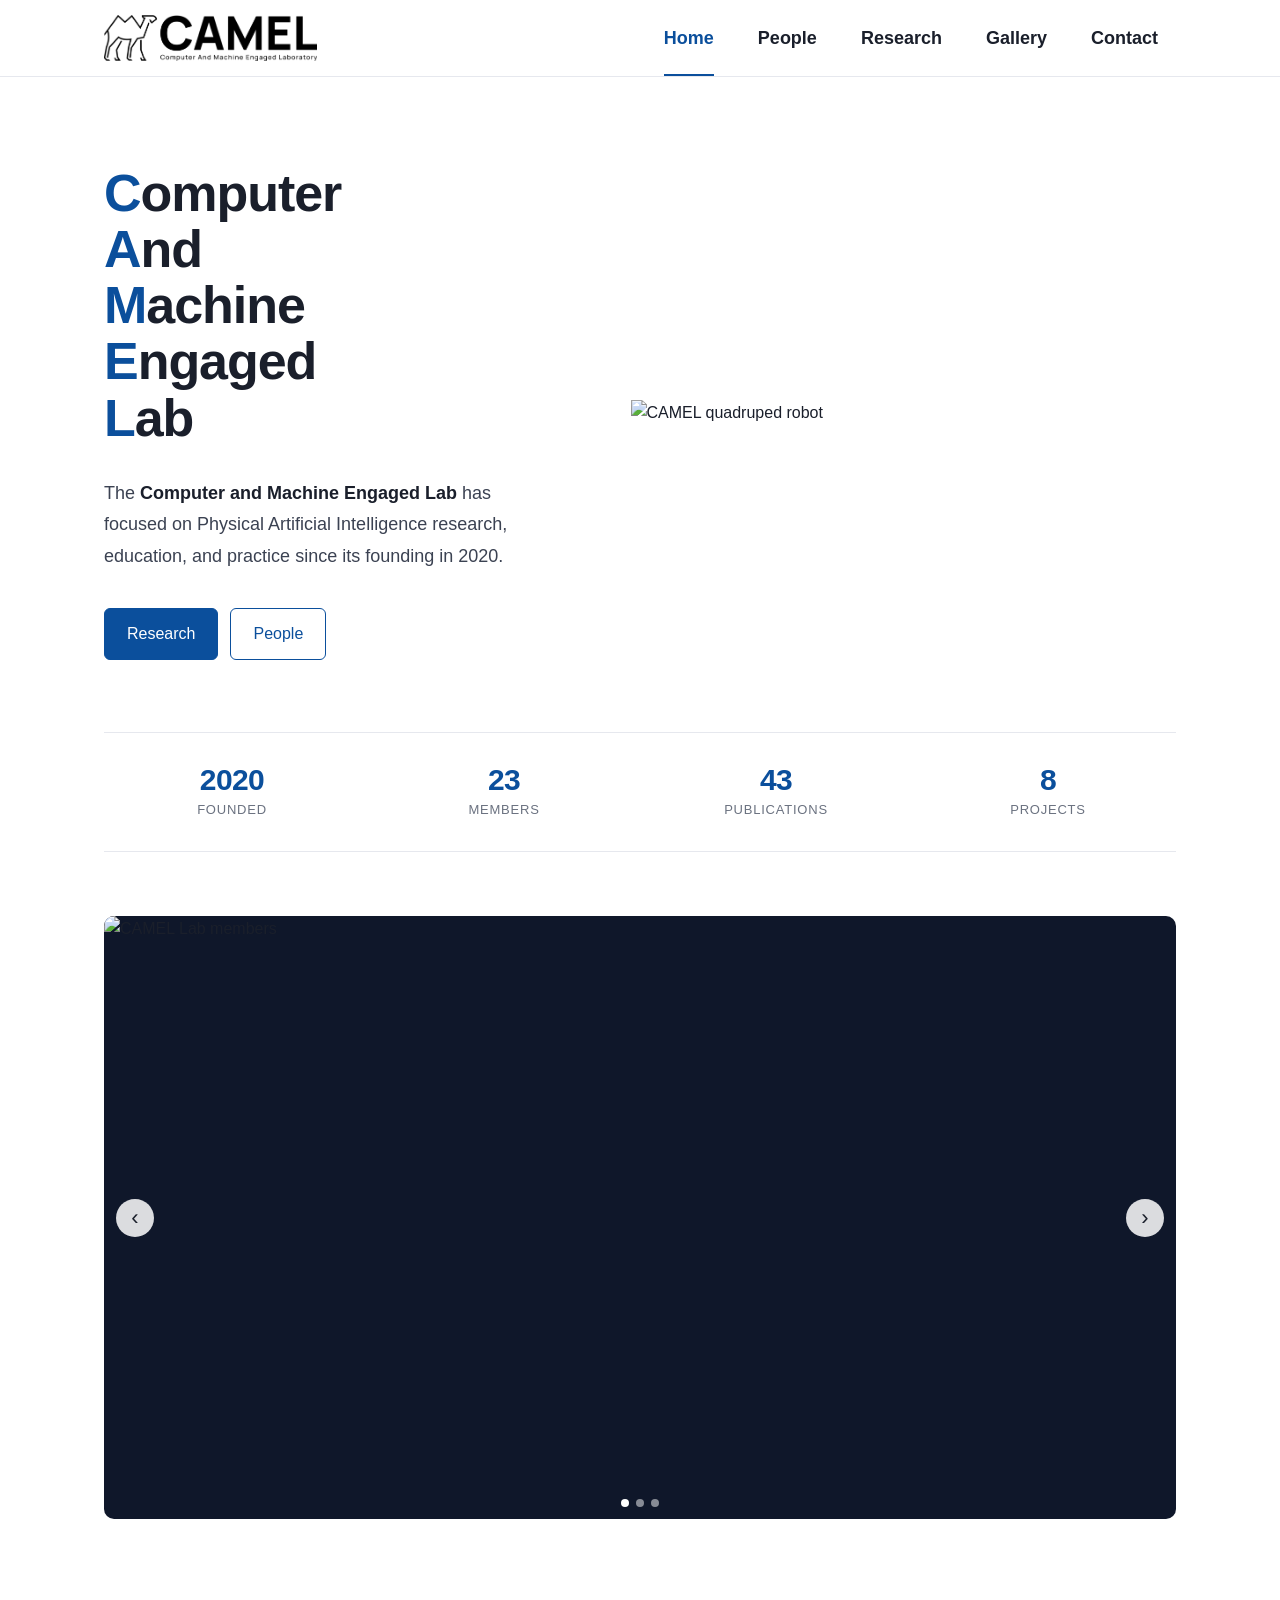
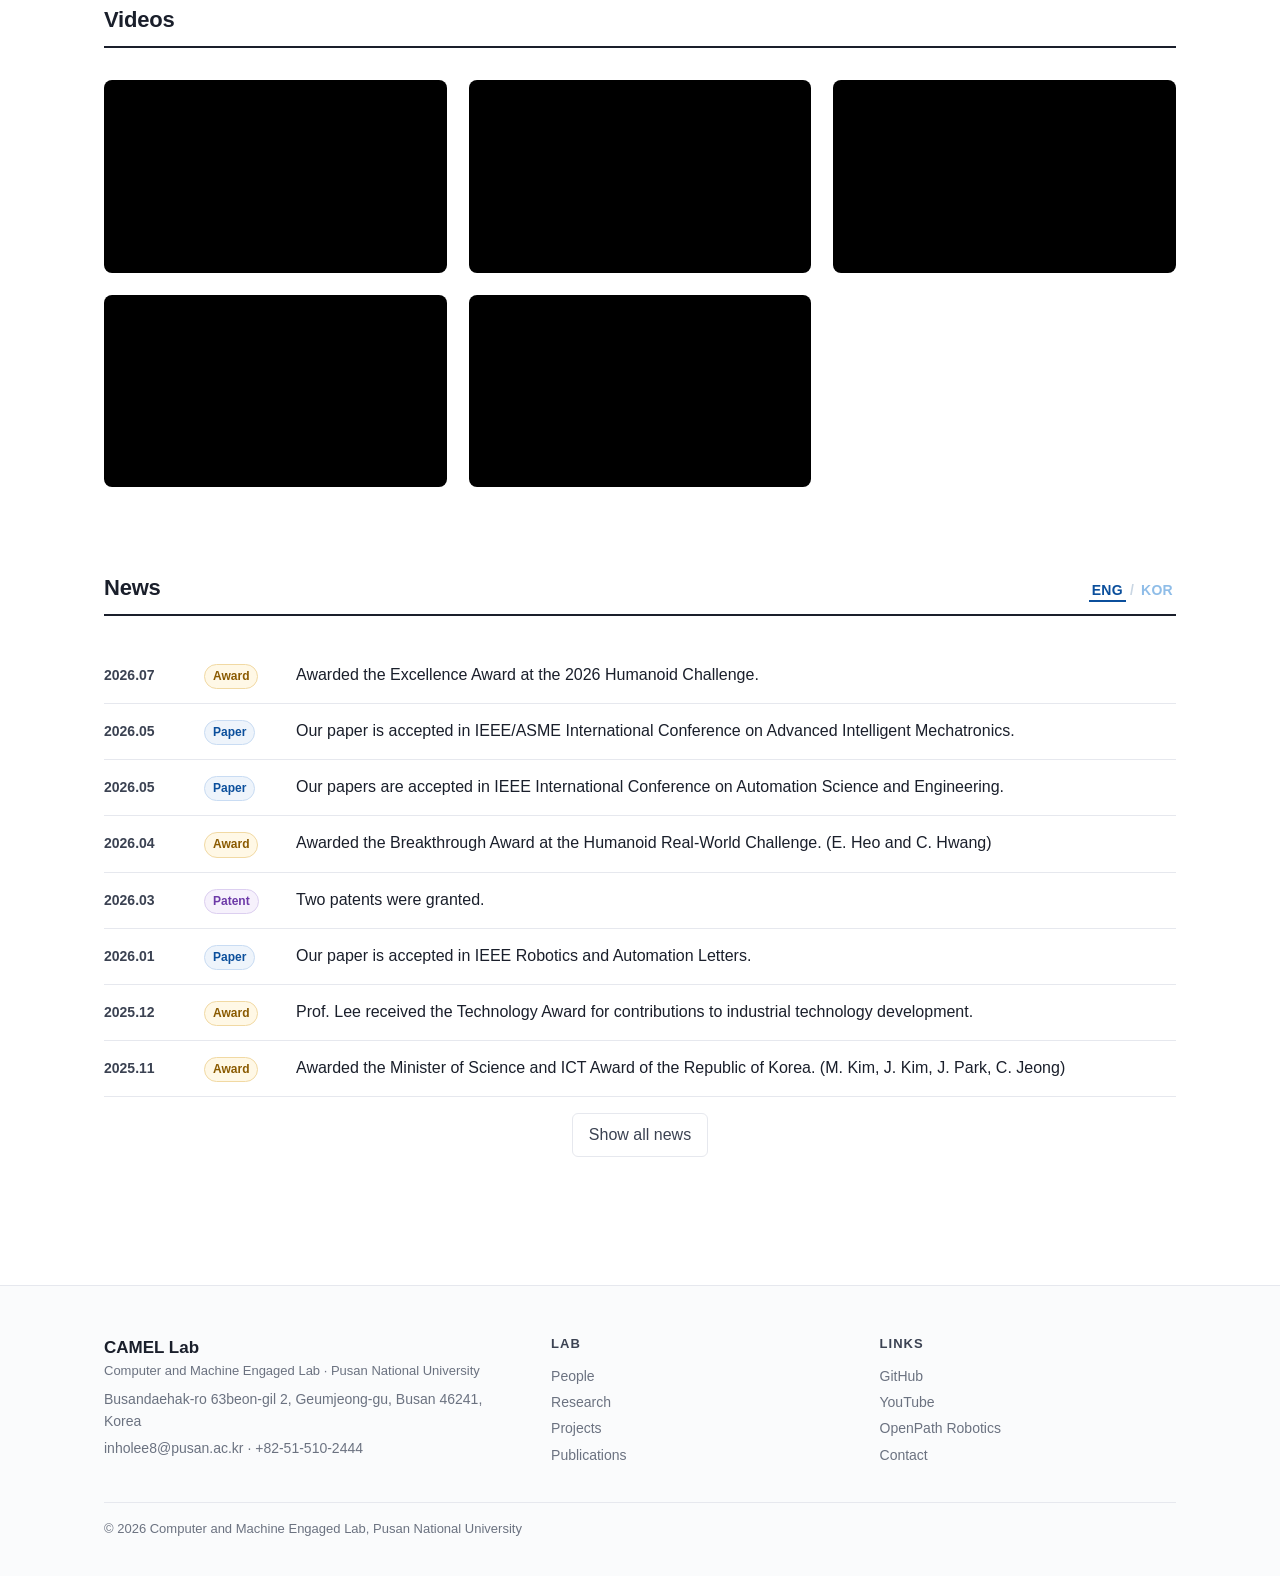
==== commit 2ee5d1a1: "Add files via upload" ====
--- a/index.html
+++ b/index.html
@@ -6,7 +6,7 @@
 <title>Home — CAMEL Lab, Pusan National University</title>
 <meta name="description" content="Computer and Machine Engaged Lab (CAMEL), Pusan National University — Physical AI, legged robots, humanoids.">
 <link rel="stylesheet" as="style" crossorigin href="https://cdn.jsdelivr.net/gh/orioncactus/pretendard@v1.3.9/dist/web/variable/pretendardvariable-dynamic-subset.min.css">
-<link rel="stylesheet" href="assets/style.css?v=20260914e">
+<link rel="stylesheet" href="assets/style.css?v=20260914g">
 </head>
 <body data-page="home">
 <header id="site-header"></header>
@@ -60,10 +60,10 @@
   </section>
 </main>
 <footer id="site-footer"></footer>
-<script src="data/people.js?v=20260914e"></script>
-<script src="data/publications.js?v=20260914e"></script>
-<script src="data/projects.js?v=20260914e"></script>
-<script src="data/news.js?v=20260914e"></script>
-<script src="assets/site.js?v=20260914e"></script>
+<script src="data/people.js?v=20260914g"></script>
+<script src="data/publications.js?v=20260914g"></script>
+<script src="data/projects.js?v=20260914g"></script>
+<script src="data/news.js?v=20260914g"></script>
+<script src="assets/site.js?v=20260914g"></script>
 </body>
 </html>
--- a/assets/style.css
+++ b/assets/style.css
@@ -58,13 +58,13 @@
 }
 
 /* ---- page scaffolding ---- */
-main{padding:40px 0 80px}
+main.wrap{padding:64px 24px 104px}
 .page-head{background:linear-gradient(180deg,#f2f6fb 0%,#fafcfe 100%);border-bottom:1px solid var(--line)}
-.page-head .wrap{padding-top:44px;padding-bottom:40px}
+.page-head .wrap{padding-top:52px;padding-bottom:48px}
 .page-title{font-size:36px;margin:0;letter-spacing:-0.02em}
 .page-lead{color:var(--muted);max-width:62ch;margin:10px 0 0;font-size:14px}
-.section{margin-top:56px}
-.section-title{font-size:22px;padding-bottom:10px;border-bottom:2px solid var(--ink);margin-bottom:24px;display:flex;align-items:baseline;justify-content:space-between;gap:16px}
+.section{margin-top:88px}
+.section-title{font-size:22px;padding-bottom:12px;border-bottom:2px solid var(--ink);margin-bottom:32px;display:flex;align-items:baseline;justify-content:space-between;gap:16px}
 .section-title .count{font-size:14px;color:var(--muted);font-weight:400}
 
 /* ---- footer ---- */
@@ -73,22 +73,22 @@
 .site-footer a{color:var(--muted)}
 
 /* ===== HOME ===== */
-.hero{display:grid;grid-template-columns:5fr 6fr;gap:48px;align-items:center;padding:16px 0 8px}
+.hero{display:grid;grid-template-columns:5fr 6fr;gap:72px;align-items:center;padding:24px 0 16px}
 .hero-figure img{width:100%;max-height:440px;object-fit:contain}
-.slider-section{margin-top:40px}
+.slider-section{margin-top:64px}
 @media (max-width:900px){.hero{grid-template-columns:1fr;gap:32px}}
-.acrostic{font-size:clamp(34px,4.6vw,54px);font-weight:600;line-height:1.05;letter-spacing:-0.02em;color:var(--ink);list-style:none;margin:0 0 24px;padding:0}
+.acrostic{font-size:clamp(34px,4.4vw,52px);font-weight:600;line-height:1.08;letter-spacing:-0.02em;color:var(--ink);list-style:none;margin:0 0 32px;padding:0}
 .acrostic li::first-letter{color:var(--blue)}
-.hero-desc{font-size:17px;color:var(--ink-soft);max-width:44ch}
+.hero-desc{font-size:18px;line-height:1.75;color:var(--ink-soft);max-width:46ch}
 .hero-desc strong{color:var(--ink);font-weight:600}
-.hero-links{margin-top:28px;display:flex;gap:12px;flex-wrap:wrap}
-.btn{display:inline-block;padding:10px 18px;border-radius:6px;font-weight:500;border:1px solid var(--blue);color:var(--blue)}
+.hero-links{margin-top:36px;display:flex;gap:12px;flex-wrap:wrap}
+.btn{display:inline-block;padding:12px 22px;border-radius:6px;font-weight:500;border:1px solid var(--blue);color:var(--blue)}
 .btn:hover{text-decoration:none;background:var(--blue-tint)}
 .btn.solid{background:var(--blue);color:#fff}
 .btn.solid:hover{background:var(--blue-deep)}
 
 /* stats strip */
-.stats{list-style:none;margin:36px 0 0;padding:22px 0;display:grid;grid-template-columns:repeat(4,1fr);gap:16px;border-top:1px solid var(--line);border-bottom:1px solid var(--line)}
+.stats{list-style:none;margin:56px 0 0;padding:30px 0;display:grid;grid-template-columns:repeat(4,1fr);gap:16px;border-top:1px solid var(--line);border-bottom:1px solid var(--line)}
 @media (max-width:640px){.stats{grid-template-columns:repeat(2,1fr)}}
 .stats li{text-align:center}
 .stats b{display:block;font-size:30px;font-weight:700;color:var(--blue);letter-spacing:-0.02em;line-height:1.1;font-variant-numeric:tabular-nums}
@@ -108,7 +108,7 @@
 .slider .dot[aria-current="true"]{background:#fff}
 
 /* videos */
-.video-grid{display:grid;grid-template-columns:repeat(3,1fr);gap:16px}
+.video-grid{display:grid;grid-template-columns:repeat(3,1fr);gap:22px}
 @media (max-width:900px){.video-grid{grid-template-columns:repeat(2,1fr)}}
 @media (max-width:560px){.video-grid{grid-template-columns:1fr}}
 .video{aspect-ratio:16/9;border-radius:8px;overflow:hidden;background:#000}
@@ -116,7 +116,7 @@
 
 /* news */
 .news-list{list-style:none;margin:0;padding:0}
-.news-list li{display:grid;grid-template-columns:84px 76px 1fr;gap:14px;padding:11px 0;border-bottom:1px solid var(--line);align-items:baseline}
+.news-list li{display:grid;grid-template-columns:84px 76px 1fr;gap:16px;padding:14px 0;border-bottom:1px solid var(--line);align-items:baseline}
 @media (max-width:560px){.news-list li{grid-template-columns:84px 1fr}.news-list .text{grid-column:1/-1}}
 .news-list .date{color:var(--ink-soft);font-weight:600;font-variant-numeric:tabular-nums;font-size:14px}
 .tag{font-size:12px;font-weight:700;padding:2px 8px;border-radius:999px;border:1px solid var(--line);color:var(--ink-soft);width:fit-content;white-space:nowrap}
@@ -177,7 +177,7 @@
 .project ul li::before{content:"";position:absolute;left:0;top:.6em;width:7px;height:7px;border-radius:2px;background:var(--blue)}
 
 /* ===== PUBLICATIONS ===== */
-.pub-tabs{display:flex;gap:6px;flex-wrap:wrap;margin-bottom:28px}
+.pub-tabs{display:flex;gap:6px;flex-wrap:wrap;margin-bottom:36px}
 .pub-tabs button{font:inherit;font-size:14px;font-weight:500;padding:7px 14px;border-radius:999px;border:1px solid var(--line);background:#fff;cursor:pointer;color:var(--ink-soft)}
 .pub-tabs button[aria-selected="true"]{background:var(--ink);color:#fff;border-color:var(--ink)}
 .pub-year{font-size:17px;color:var(--ink);font-weight:700;margin:28px 0 6px;font-variant-numeric:tabular-nums}
@@ -244,7 +244,7 @@
 .album:hover img{transform:translateY(-3px);box-shadow:0 12px 28px rgba(20,30,50,.14);opacity:1}
 
 /* ---- footer (rich) ---- */
-.site-footer{padding:40px 0 32px;background:#fafbfc}
+.site-footer{padding:48px 0 36px;background:#fafbfc;margin-top:24px}
 .site-footer .wrap{display:grid;grid-template-columns:1.4fr 1fr 1fr;gap:32px;align-items:start}
 @media (max-width:760px){.site-footer .wrap{grid-template-columns:1fr}}
 .site-footer .f-brand{font-weight:700;color:var(--ink);font-size:17px;margin-bottom:6px}
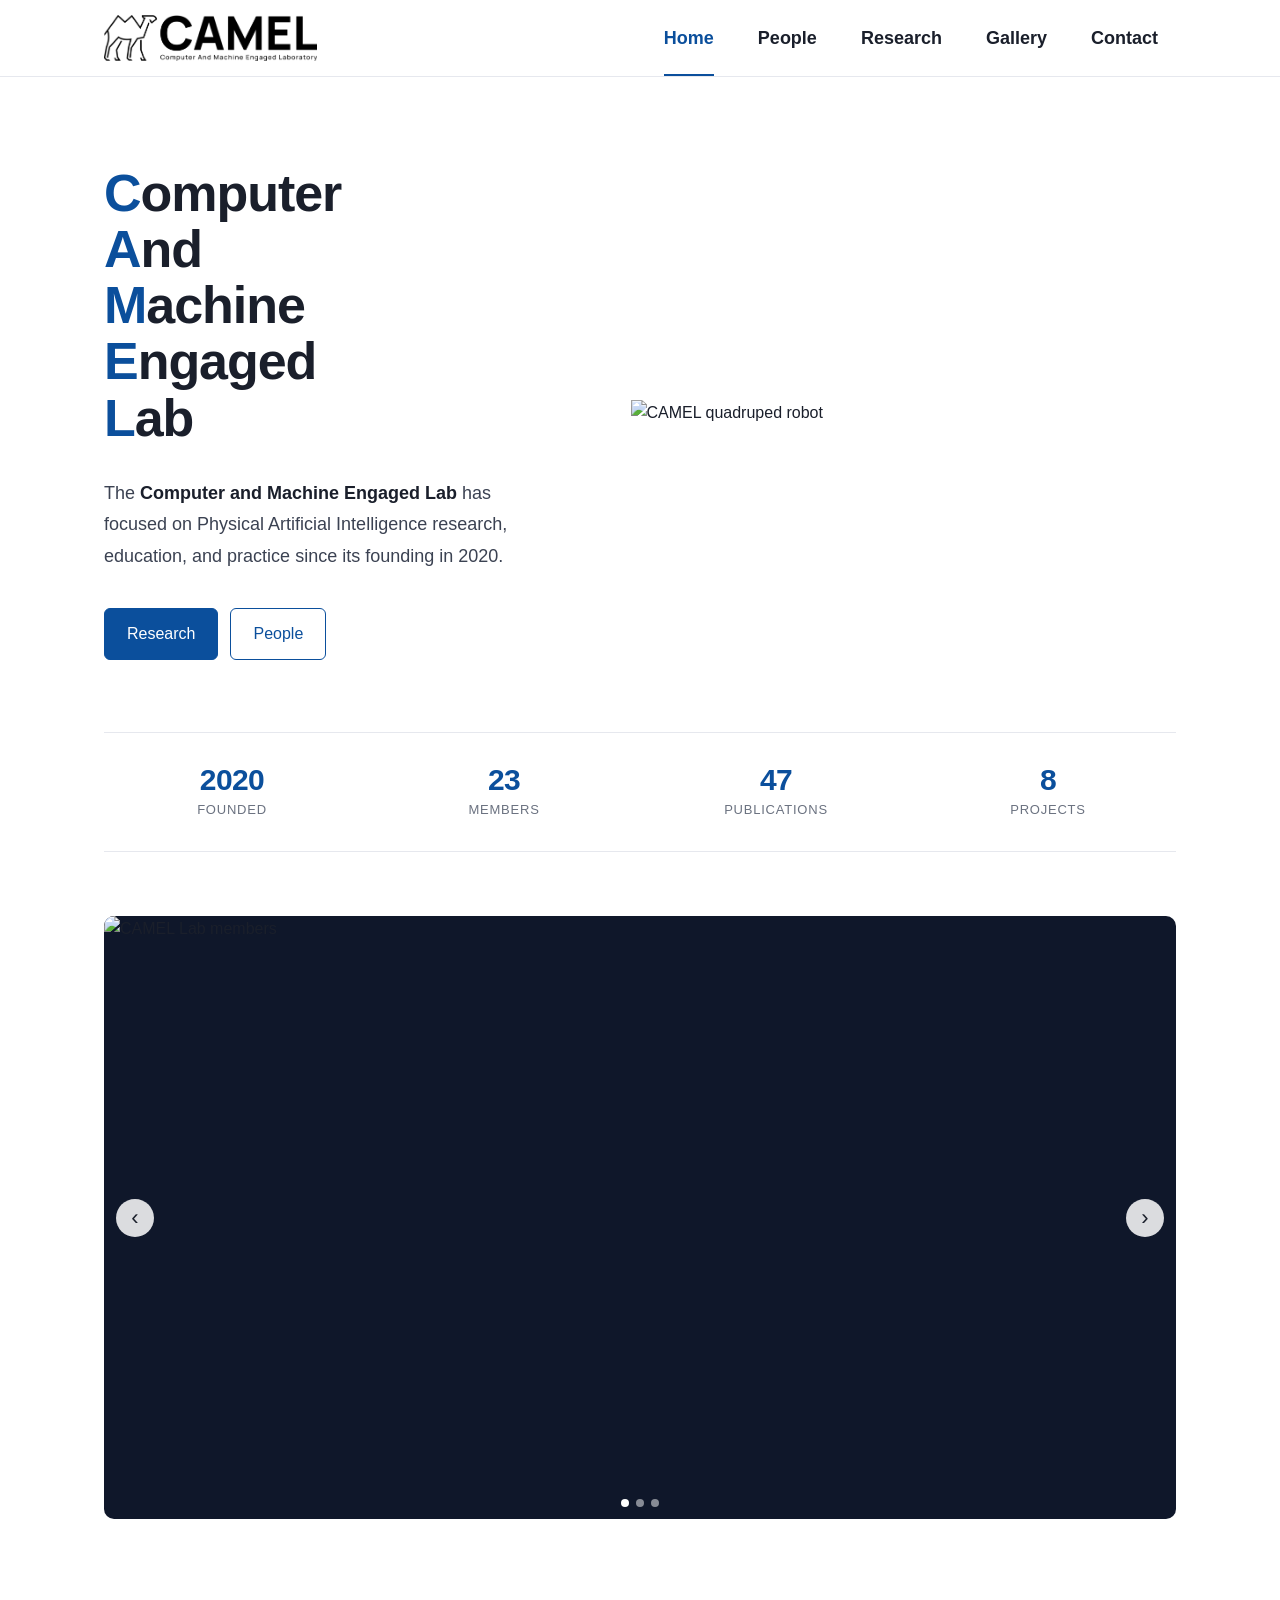
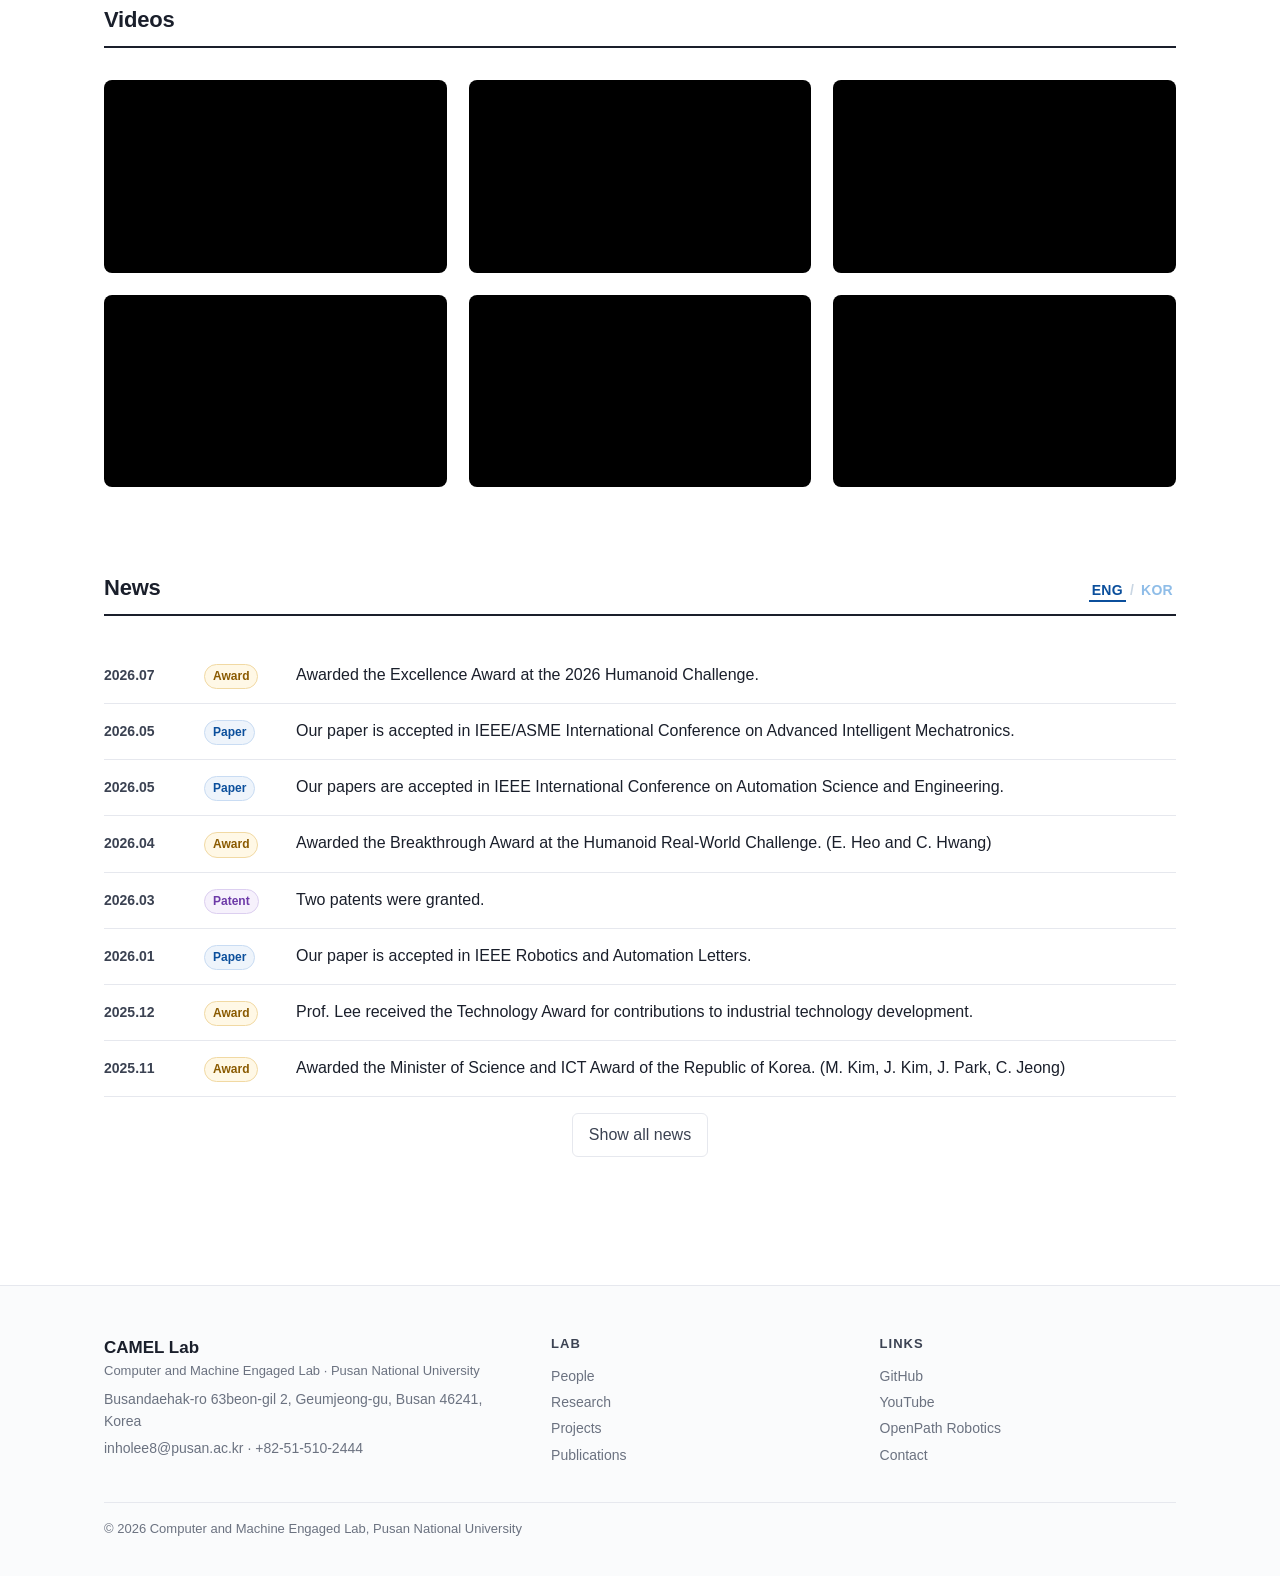
==== commit a3aae644: "Update index.html for new video" ====
--- a/index.html
+++ b/index.html
@@ -50,6 +50,7 @@
       <div class="video"><iframe src="https://www.youtube.com/embed/ZHZB1XTkDHg?rel=0" title="CAMEL Lab video 3" loading="lazy" allowfullscreen></iframe></div>
       <div class="video"><iframe src="https://www.youtube.com/embed/0-sD8Q2Tb6o?rel=0" title="CAMEL Lab video 4" loading="lazy" allowfullscreen></iframe></div>
       <div class="video"><iframe src="https://www.youtube.com/embed/vlNyNK1XD88?rel=0" title="CAMEL Lab video 5" loading="lazy" allowfullscreen></iframe></div>
+      <div class="video"><iframe src="https://www.youtube.com/embed/4gp9uzsEA38?rel=0" title="CAMEL Lab video 5" loading="lazy" allowfullscreen></iframe></div>
     </div>
   </section>
 
